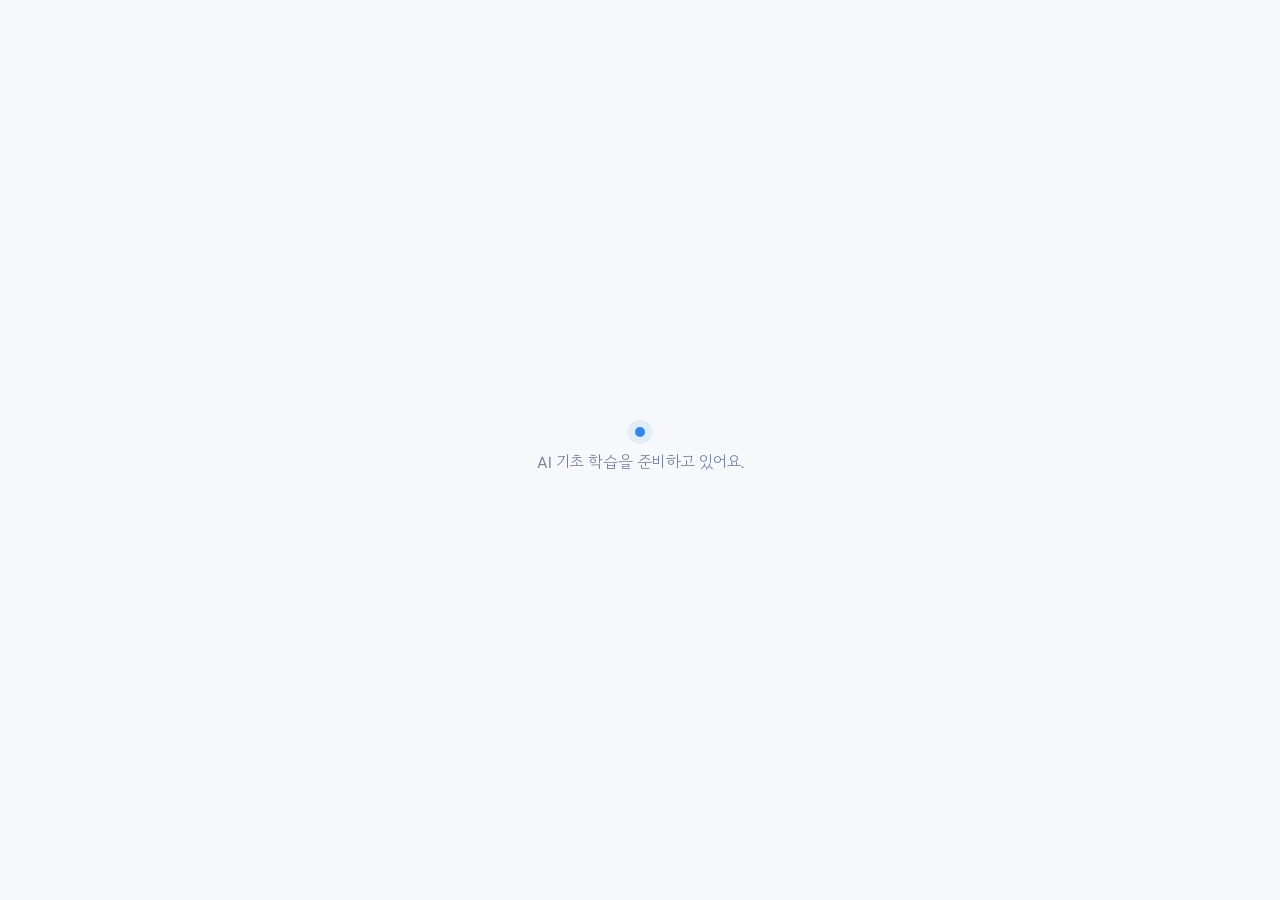
==== index.html @ 142561ff "Add modular AI foundations learning app" ====
<!doctype html>
<html lang="ko">
  <head>
    <meta charset="UTF-8" />
    <meta name="viewport" content="width=device-width, initial-scale=1.0" />
    <meta name="theme-color" content="#1769c5" />
    <meta name="description" content="AI, 머신러닝, 딥러닝의 관계와 학습 원리를 직접 살펴보는 AIN AI 기초 학습 공간입니다." />
    <title>AI 기초 | AIN</title>
    <link rel="preconnect" href="https://fonts.googleapis.com" />
    <link rel="preconnect" href="https://fonts.gstatic.com" crossorigin />
    <link href="https://fonts.googleapis.com/css2?family=DM+Sans:wght@400;500;600;700;800&family=Gowun+Dodum&family=Manrope:wght@400;500;600;700;800&display=swap" rel="stylesheet" />
    <link rel="stylesheet" href="./src/styles/main.css" />
  </head>
  <body>
    <div id="app" aria-live="polite">
      <div class="loading-state"><span class="loading-dot"></span> AI 기초 학습을 준비하고 있어요.</div>
    </div>
    <script type="module" src="./src/app.js"></script>
  </body>
</html>
---- src/styles/main.css ----
:root {
  font-family: 'DM Sans', 'Gowun Dodum', sans-serif;
  color: #202b3d;
  background: #f6f8fc;
  font-synthesis: none;
  text-rendering: optimizeLegibility;
  -webkit-font-smoothing: antialiased;
  --blue: #1769c5;
  --blue-bright: #3485e8;
  --ink: #202b3d;
  --muted: #7f8da2;
  --line: #e7edf5;
  --card: #fff;
  --soft-blue: #eef5ff;
  --shadow: 0 12px 34px #233d5c0b;
}

* { box-sizing: border-box; }
html { scroll-behavior: smooth; scroll-padding-top: 28px; }
body { min-width: 360px; min-height: 100vh; margin: 0; }
button, input { font: inherit; }
button, a { -webkit-tap-highlight-color: transparent; }
a { color: inherit; text-decoration: none; }
button:focus-visible, a:focus-visible, input:focus-visible { outline: 3px solid #80b6ff; outline-offset: 3px; }
[hidden] { display: none !important; }

.loading-state, .not-found { min-height: 100vh; display: grid; align-content: center; justify-items: center; gap: 12px; padding: 32px; text-align: center; }
.loading-state { color: #71829a; }
.loading-dot { width: 10px; height: 10px; border-radius: 50%; background: var(--blue-bright); box-shadow: 0 0 0 7px #3485e81a; }
.not-found h1 { max-width: 680px; margin: 0; font: 700 clamp(28px, 5vw, 44px) 'Gowun Dodum', sans-serif; letter-spacing: -.045em; }
.not-found p { margin: 0 0 8px; color: var(--muted); }
.eyebrow { display: inline-flex; align-items: center; gap: 9px; color: #9aacbf; font: 700 10px Manrope, sans-serif; letter-spacing: .12em; }
.button { min-height: 46px; display: inline-flex; align-items: center; justify-content: center; gap: 12px; padding: 0 19px; border: 0; border-radius: 11px; cursor: pointer; font-weight: 700; transition: transform .18s, box-shadow .18s, background .18s; }
.button:hover { transform: translateY(-2px); }
.button-primary { color: #fff; background: var(--blue); box-shadow: 0 8px 20px #1769c52e; }
.button-primary:hover { background: #0c5bb5; box-shadow: 0 11px 24px #1769c536; }
.button-secondary { color: #276dc0; background: #eef5ff; }
.button-secondary:hover { background: #e2efff; }

@media (prefers-reduced-motion: reduce) {
  *, *::before, *::after { scroll-behavior: auto !important; transition: none !important; animation-duration: .01ms !important; }
}
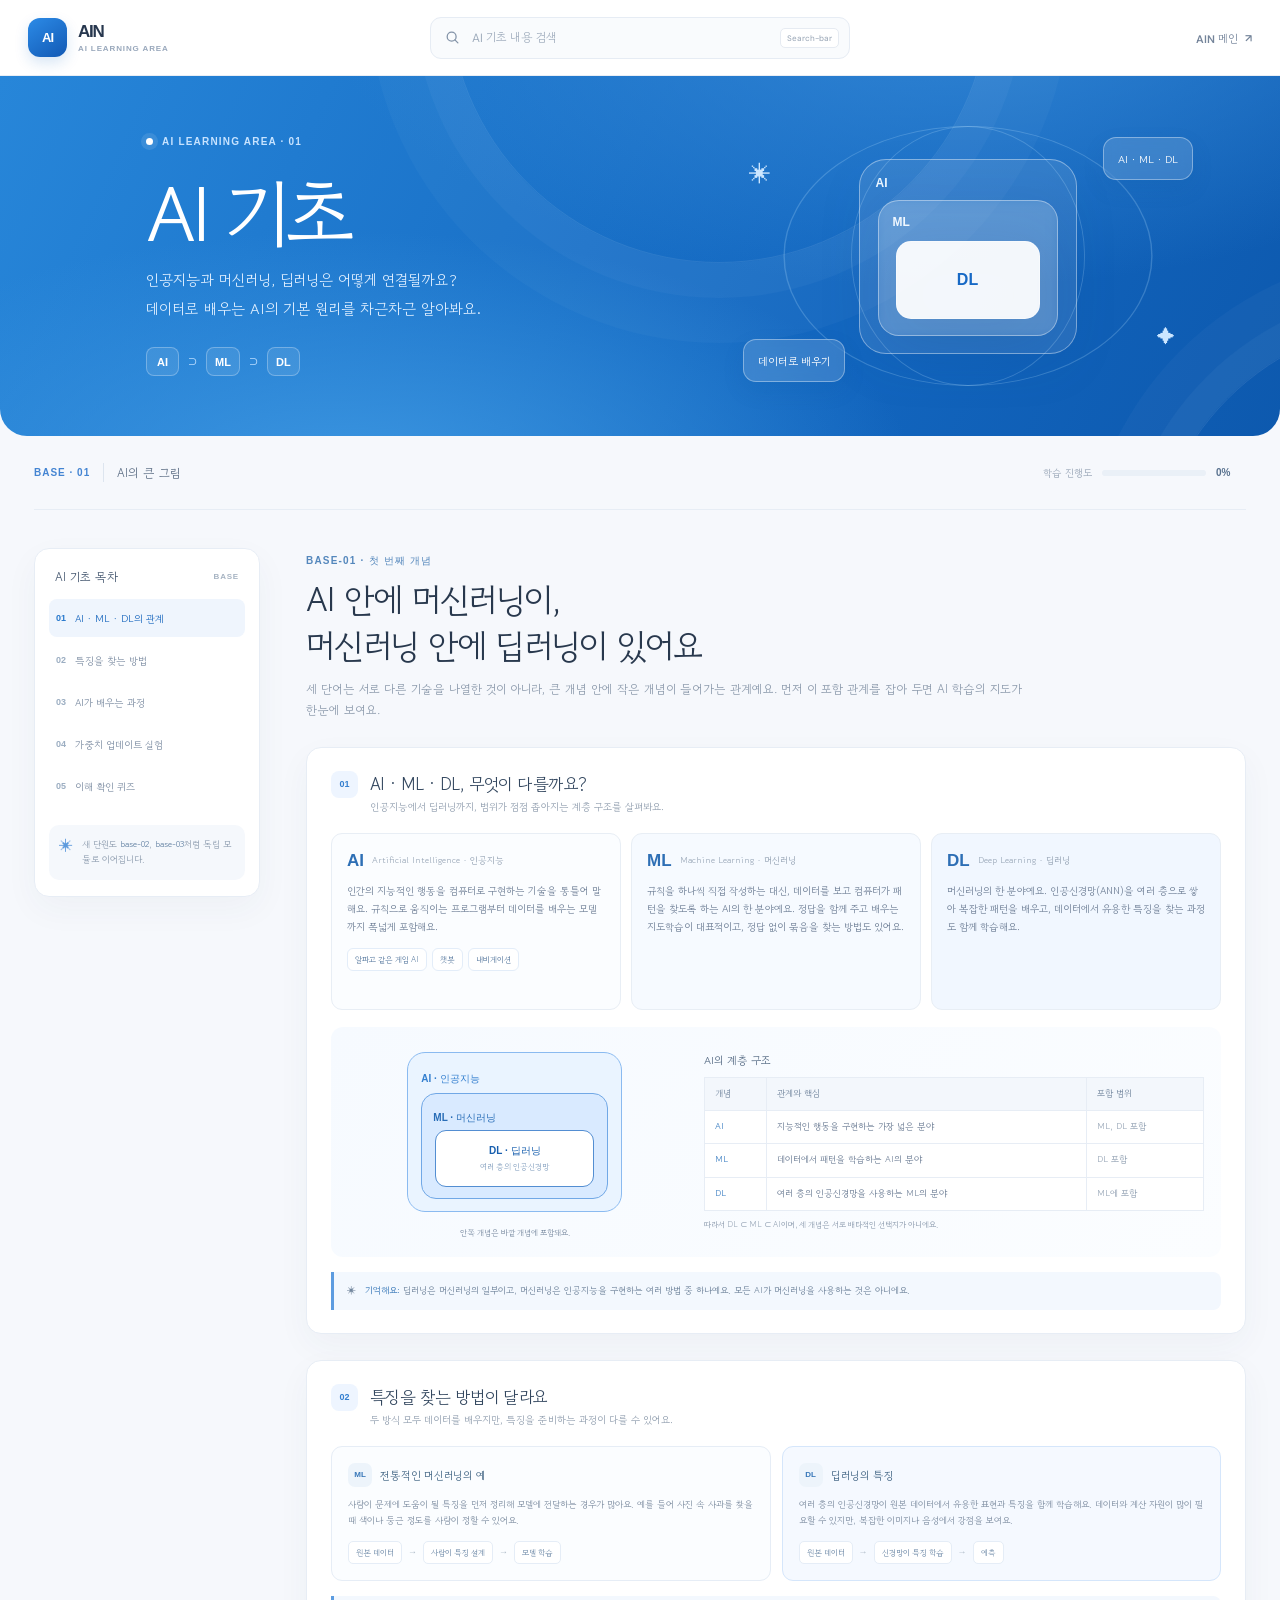
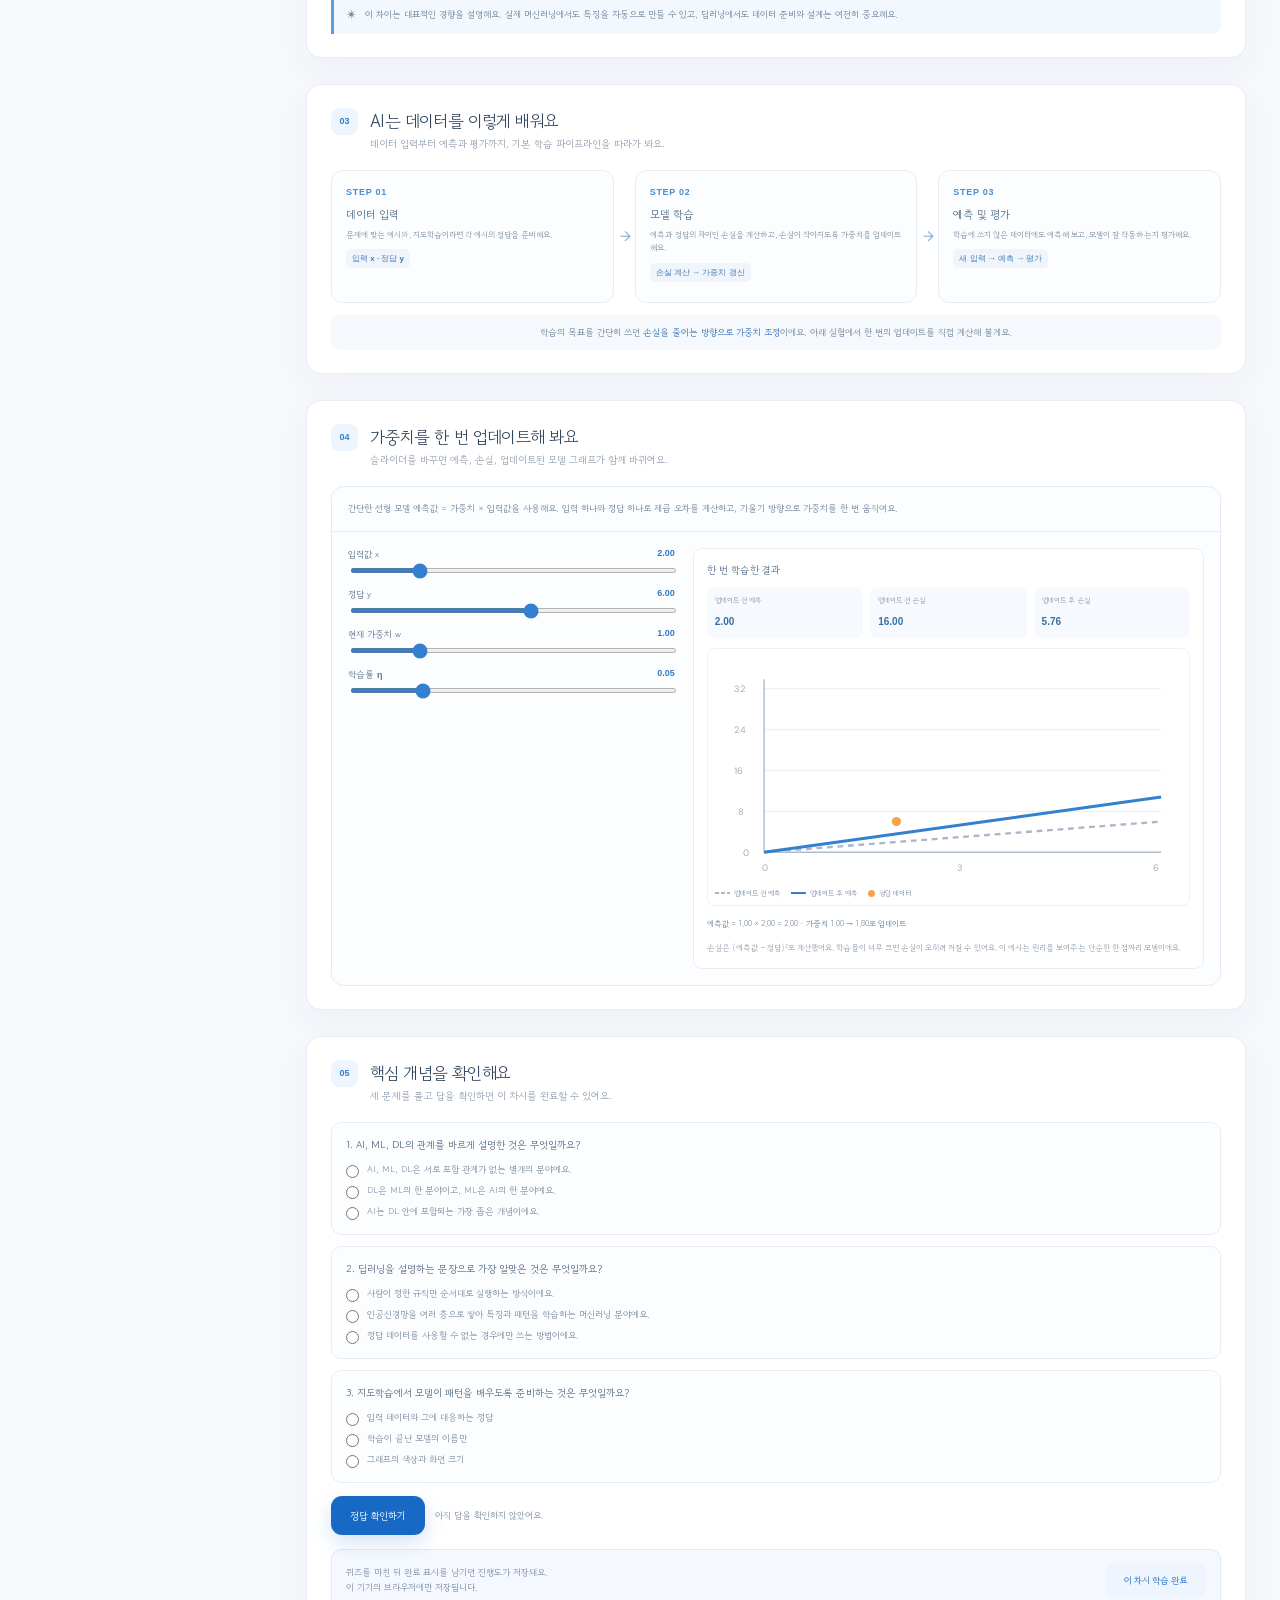
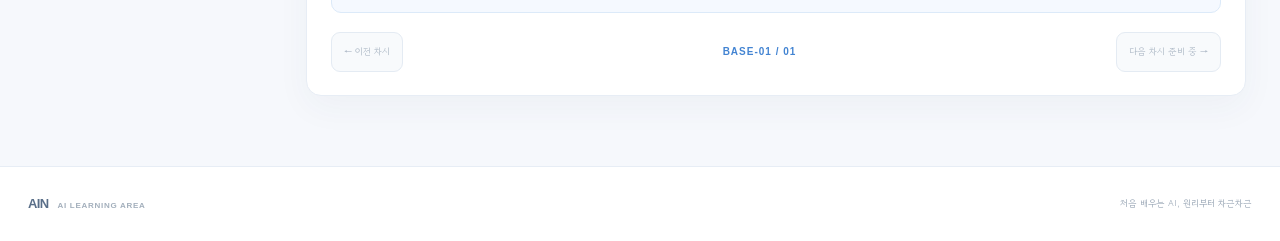
==== commit c64207b2: "Load base styles from static page" ====
--- a/index.html
+++ b/index.html
@@ -10,6 +10,7 @@
     <link rel="preconnect" href="https://fonts.gstatic.com" crossorigin />
     <link href="https://fonts.googleapis.com/css2?family=DM+Sans:wght@400;500;600;700;800&family=Gowun+Dodum&family=Manrope:wght@400;500;600;700;800&display=swap" rel="stylesheet" />
     <link rel="stylesheet" href="./src/styles/main.css" />
+    <link rel="stylesheet" href="./src/modules/base/base.css" />
   </head>
   <body>
     <div id="app" aria-live="polite">
--- a/src/modules/base/base.css
+++ b/src/modules/base/base.css
@@ -0,0 +1,289 @@
+.learning-app { min-height: 100vh; }
+.topbar { height: 76px; display: grid; grid-template-columns: 1fr minmax(260px, 420px) 1fr; align-items: center; gap: 26px; padding: 0 max(28px, calc((100vw - 1360px) / 2)); border-bottom: 1px solid #e9eef5; background: #fff; }
+.brand { width: fit-content; display: flex; align-items: center; gap: 11px; }
+.brand-mark { width: 39px; height: 39px; display: grid; place-items: center; border-radius: 12px; background: linear-gradient(145deg, #2c8be7, #1259b4); color: #fff; font: 800 13px Manrope, sans-serif; letter-spacing: -.07em; box-shadow: 0 6px 14px #1769c52b; }
+.brand-name { display: grid; gap: 2px; }
+.brand-name strong { color: #27374e; font: 800 17px Manrope, sans-serif; letter-spacing: -.07em; }
+.brand-name small { color: #99a8bc; font: 700 8px Manrope, sans-serif; letter-spacing: .11em; }
+.search-wrap { height: 42px; display: flex; align-items: center; gap: 9px; padding: 0 10px 0 13px; border: 1px solid #e6ecf4; border-radius: 11px; background: #f9fbfd; color: #8393a8; }
+.search-wrap svg { width: 17px; height: 17px; flex: 0 0 17px; fill: none; stroke: currentColor; stroke-linecap: round; stroke-width: 1.8; }
+.search-wrap input { width: 100%; min-width: 0; border: 0; outline: 0; background: transparent; color: var(--ink); font-size: 12px; }
+.search-wrap input::placeholder { color: #a0adbd; }
+.search-wrap input:focus-visible { outline: 0; }
+.search-wrap:focus-within { border-color: #9fc7f7; box-shadow: 0 0 0 3px #3485e812; }
+.search-wrap kbd { flex: 0 0 auto; padding: 4px 6px; border: 1px solid #e6ebf2; border-radius: 5px; background: #fff; color: #a1adbc; font: 500 8px 'DM Sans', sans-serif; }
+.home-link { justify-self: end; display: inline-flex; align-items: center; gap: 7px; color: #74849a; font-size: 11px; font-weight: 600; transition: color .16s; }
+.home-link:hover { color: var(--blue); }
+.course-hero { position: relative; min-height: 360px; display: grid; grid-template-columns: minmax(0, 1.1fr) minmax(340px, .9fr); align-items: center; gap: 28px; overflow: hidden; padding: 49px max(52px, calc((100vw - 1240px) / 2)); border-radius: 0 0 27px 27px; background: radial-gradient(ellipse at 27% 110%, #3b95e0 0, transparent 43%), radial-gradient(ellipse at 74% -23%, #3286d5 0, transparent 47%), linear-gradient(115deg, #2786d9, #1265be 69%, #0d59ae); color: #fff; }
+.course-hero::before, .course-hero::after { position: absolute; width: 540px; height: 540px; border: 1px solid #ffffff17; border-radius: 50%; content: ''; pointer-events: none; }
+.course-hero::before { top: -355px; left: 35%; box-shadow: 0 0 0 35px #ffffff08, 0 0 0 80px #ffffff07; }
+.course-hero::after { right: -410px; bottom: -425px; box-shadow: 0 0 0 30px #ffffff09, 0 0 0 67px #ffffff07; }
+.course-hero-copy { position: relative; z-index: 1; max-width: 650px; }
+.hero-eyebrow { display: flex; align-items: center; gap: 9px; color: #c7e3ff; font: 700 10px Manrope, sans-serif; letter-spacing: .12em; }
+.hero-eyebrow > span { width: 7px; height: 7px; border-radius: 50%; background: #fff; box-shadow: 0 0 0 5px #ffffff1b; }
+.course-hero h1 { margin: 26px 0 12px; font: 700 clamp(52px, 6.2vw, 78px) 'Gowun Dodum', sans-serif; letter-spacing: -.07em; line-height: 1.05; }
+.course-hero p { margin: 0; color: #e0efff; font: 400 15px/1.9 'Gowun Dodum', sans-serif; }
+.hero-tags { display: flex; align-items: center; gap: 9px; margin-top: 24px; color: #bbddff; font: 700 11px Manrope, sans-serif; }
+.hero-tags span:not([aria-hidden]) { display: inline-grid; min-width: 33px; height: 29px; place-items: center; padding: 0 8px; border: 1px solid #ffffff45; border-radius: 8px; background: #ffffff18; color: #fff; }
+.hero-illustration { position: relative; z-index: 1; width: min(100%, 450px); height: 260px; justify-self: center; display: grid; place-items: center; }
+.hero-orbit { position: absolute; width: 260px; height: 260px; border: 1px solid #b9dfff3d; border-radius: 50%; }
+.orbit-one { transform: scaleX(1.42); }
+.orbit-two { transform: scaleX(.9) rotate(62deg); }
+.concept-stack { position: relative; width: 218px; height: 195px; filter: drop-shadow(0 16px 26px #063e7f33); }
+.stack-ai, .stack-ml, .stack-dl { position: absolute; display: grid; justify-items: start; border: 1px solid #ffffff65; backdrop-filter: blur(7px); }
+.stack-ai { inset: 0; padding: 16px; border-radius: 27px; background: #ffffff18; color: #eaf5ff; font: 700 12px Manrope, sans-serif; }
+.stack-ml { inset: 40px 18px 17px; padding: 14px; border-radius: 21px; background: #ffffff23; color: #f0f8ff; }
+.stack-dl { inset: 40px 17px 16px; align-content: center; justify-items: center; border-radius: 15px; background: #ffffffed; color: #1769c5; font-size: 16px; }
+.hero-float { position: absolute; display: inline-flex; align-items: center; min-height: 43px; padding: 0 14px; border: 1px solid #ffffff5c; border-radius: 13px; background: #ffffff25; color: #fff; font: 600 11px 'Gowun Dodum', sans-serif; box-shadow: 0 9px 22px #0a4f9a1c; backdrop-filter: blur(8px); }
+.float-top { top: 11px; right: 0; }
+.float-bottom { bottom: 4px; left: 0; }
+.hero-sparkle { position: absolute; color: #cce6ff; }
+.sparkle-one { top: 34px; left: 6px; font-size: 22px; }
+.sparkle-two { right: 18px; bottom: 37px; font-size: 18px; }
+
+.course-overview { max-width: 1240px; min-height: 74px; display: flex; align-items: center; justify-content: space-between; gap: 22px; margin: 0 auto; padding: 12px 0; border-bottom: 1px solid #e7edf5; }
+.overview-title { display: flex; align-items: center; gap: 13px; color: #586a81; font: 600 12px 'Gowun Dodum', sans-serif; }
+.unit-code { color: #4384d2; font: 800 10px Manrope, sans-serif; letter-spacing: .1em; }
+.overview-divider { width: 1px; height: 19px; background: #dde5ef; }
+.progress-summary { display: flex; align-items: center; gap: 10px; color: #9aa7b8; font-size: 10px; }
+.progress-track { width: 104px; height: 6px; overflow: hidden; border-radius: 99px; background: #eaf0f7; }
+.progress-track > span { height: 100%; display: block; border-radius: inherit; background: linear-gradient(90deg, #4698eb, #1769c5); transition: width .3s ease; }
+.progress-summary strong { min-width: 30px; color: #58718e; font: 700 10px Manrope, sans-serif; }
+
+.course-layout { max-width: 1240px; display: grid; grid-template-columns: 226px minmax(0, 1fr); align-items: start; gap: 46px; margin: 0 auto; padding: 38px 0 70px; }
+.course-sidebar { position: sticky; top: 24px; padding: 19px 14px 16px; border: 1px solid var(--line); border-radius: 15px; background: #fff; box-shadow: var(--shadow); }
+.sidebar-heading { display: flex; align-items: center; justify-content: space-between; padding: 0 6px 14px; color: #40536c; font: 700 12px 'Gowun Dodum', sans-serif; }
+.sidebar-heading small { color: #a6b3c2; font: 700 8px Manrope, sans-serif; letter-spacing: .1em; }
+.lesson-nav { display: grid; gap: 4px; }
+.lesson-nav a { min-height: 38px; display: flex; align-items: center; gap: 9px; padding: 6px 7px; border-radius: 8px; color: #8090a5; font: 400 10px 'Gowun Dodum', sans-serif; transition: background .16s, color .16s; }
+.lesson-nav a:hover, .lesson-nav a:focus-visible { background: #f1f6fd; color: #226dc0; }
+.nav-number { color: #9caec2; font: 700 9px Manrope, sans-serif; }
+.lesson-nav a[href="#concepts"] { background: #eff5fd; color: #216cc0; font-weight: 700; }
+.lesson-nav a[href="#concepts"] .nav-number { color: #2879cd; }
+.sidebar-note { display: flex; gap: 9px; margin-top: 20px; padding: 12px 10px; border-radius: 10px; background: #f5f8fc; }
+.note-icon { color: #5c9add; font-size: 14px; }
+.sidebar-note p { margin: 0; color: #92a0b2; font: 400 9px/1.7 'Gowun Dodum', sans-serif; }
+.sidebar-note strong { color: #5d7d9f; }
+.lesson-content { min-width: 0; }
+.lesson-heading { margin: 0 0 25px; }
+.lesson-heading .eyebrow { margin-bottom: 9px; color: #5487bc; }
+.lesson-heading h2 { margin: 0; color: #28384d; font: 700 clamp(25px, 3vw, 34px)/1.35 'Gowun Dodum', sans-serif; letter-spacing: -.05em; }
+.lesson-heading p { max-width: 720px; margin: 9px 0 0; color: #8a98aa; font: 400 12px/1.8 'Gowun Dodum', sans-serif; }
+.lesson-section { margin-top: 26px; padding: 23px 24px; border: 1px solid var(--line); border-radius: 15px; background: #fff; box-shadow: var(--shadow); }
+.section-title-row { display: flex; align-items: start; gap: 12px; margin-bottom: 17px; }
+.section-index { flex: 0 0 auto; display: grid; width: 27px; height: 27px; place-items: center; border-radius: 8px; background: #eef5ff; color: #347fcf; font: 800 9px Manrope, sans-serif; }
+.section-title-row h3 { margin: 0; color: #33475f; font: 700 17px/1.5 'Gowun Dodum', sans-serif; letter-spacing: -.035em; }
+.section-title-row p { margin: 3px 0 0; color: #94a1b1; font: 400 10px/1.65 'Gowun Dodum', sans-serif; }
+.definition-grid { display: grid; grid-template-columns: repeat(3, minmax(0, 1fr)); gap: 10px; }
+.definition-card { min-height: 177px; padding: 17px 15px; border: 1px solid #e8eef5; border-radius: 11px; background: #fbfdff; }
+.definition-card:nth-child(2) { background: #f6faff; }
+.definition-card:nth-child(3) { background: #f1f7ff; }
+.concept-label { display: flex; align-items: center; gap: 8px; margin-bottom: 11px; }
+.concept-label strong { color: #2e6fb5; font: 800 17px Manrope, sans-serif; }
+.concept-label span { color: #96a4b5; font: 600 9px 'Gowun Dodum', sans-serif; }
+.definition-card p { margin: 0; color: #718198; font: 400 10px/1.8 'Gowun Dodum', sans-serif; }
+.example-chips { display: flex; flex-wrap: wrap; gap: 5px; margin-top: 12px; }
+.example-chips span { padding: 5px 7px; border: 1px solid #e3edf9; border-radius: 6px; background: #fff; color: #6483a6; font: 500 8px 'Gowun Dodum', sans-serif; }
+.hierarchy-panel { display: grid; grid-template-columns: minmax(190px, .8fr) minmax(0, 1.2fr); align-items: center; gap: 22px; margin-top: 17px; padding: 17px; border-radius: 12px; background: linear-gradient(135deg, #f6faff, #fbfdff); }
+.hierarchy-visual { min-height: 176px; display: grid; place-items: center; }
+.hierarchy-ai { width: min(100%, 215px); height: 160px; position: relative; padding: 13px; border: 1px solid #8abaf0; border-radius: 18px; background: #eaf4ff; }
+.hierarchy-ai > strong, .hierarchy-ml > strong, .hierarchy-dl > strong { font: 800 10px Manrope, sans-serif; }
+.hierarchy-ai > strong { color: #347fcf; }
+.hierarchy-ml { position: absolute; inset: 40px 13px 12px; padding: 11px; border: 1px solid #71a8e6; border-radius: 15px; background: #d9eaff; }
+.hierarchy-ml > strong { color: #286db7; }
+.hierarchy-dl { position: absolute; inset: 36px 13px 11px; display: grid; align-content: center; justify-items: center; border: 1px solid #538ed2; border-radius: 11px; background: #fff; color: #185fae; }
+.hierarchy-dl small { margin-top: 3px; color: #90a9c5; font: 400 8px 'Gowun Dodum', sans-serif; }
+.hierarchy-caption { margin: 7px 0 0; color: #8393a8; font: 400 8px/1.6 'Gowun Dodum', sans-serif; text-align: center; }
+.hierarchy-table-wrap { min-width: 0; }
+.hierarchy-table-wrap h4 { margin: 0 0 9px; color: #586d86; font: 700 11px 'Gowun Dodum', sans-serif; }
+.hierarchy-table { width: 100%; border-collapse: collapse; background: #fff; font: 400 9px/1.6 'Gowun Dodum', sans-serif; }
+.hierarchy-table th, .hierarchy-table td { padding: 9px 10px; border: 1px solid #e7edf5; text-align: left; vertical-align: top; }
+.hierarchy-table th { background: #f3f7fc; color: #788ba2; font-weight: 700; }
+.hierarchy-table td { color: #718198; }
+.hierarchy-table td:first-child { color: #3278bf; font-weight: 700; white-space: nowrap; }
+.hierarchy-table td:last-child { color: #91a0b2; }
+.table-note { margin: 8px 0 0; color: #94a2b4; font: 400 8px/1.6 'Gowun Dodum', sans-serif; }
+.callout { display: flex; gap: 9px; margin-top: 15px; padding: 11px 13px; border-left: 3px solid #5d9ce0; border-radius: 0 8px 8px 0; background: #f3f8fe; color: #72869d; font: 400 9px/1.75 'Gowun Dodum', sans-serif; }
+.callout strong { color: #3978b8; }
+
+.feature-compare { display: grid; grid-template-columns: 1fr 1fr; gap: 11px; }
+.feature-card { padding: 16px; border: 1px solid #e6edf6; border-radius: 11px; background: #fbfdff; }
+.feature-card.deep { border-color: #d5e6fb; background: #f5f9ff; }
+.feature-card h4 { display: flex; align-items: center; gap: 8px; margin: 0 0 10px; color: #436685; font: 700 11px 'Gowun Dodum', sans-serif; }
+.feature-card h4 span { display: grid; width: 24px; height: 24px; place-items: center; border-radius: 7px; background: #edf4fb; color: #3978b9; font: 800 8px Manrope, sans-serif; }
+.feature-card p { margin: 0; color: #8392a5; font: 400 9px/1.8 'Gowun Dodum', sans-serif; }
+.feature-flow { display: flex; align-items: center; gap: 6px; margin-top: 12px; color: #7892ae; font: 600 8px 'Gowun Dodum', sans-serif; }
+.feature-flow span { padding: 5px 7px; border: 1px solid #e5edf7; border-radius: 5px; background: #fff; }
+.feature-flow b { color: #aab7c5; font: 700 9px Manrope, sans-serif; }
+.pipeline { display: grid; grid-template-columns: repeat(3, minmax(0, 1fr)); align-items: stretch; gap: 21px; }
+.pipeline-step { position: relative; min-height: 133px; padding: 16px 14px; border: 1px solid #e6edf5; border-radius: 11px; background: #fbfdff; }
+.pipeline-step:not(:last-child)::after { position: absolute; top: 50%; right: -18px; color: #82a9d2; font-size: 14px; content: '→'; transform: translateY(-50%); }
+.pipeline-step > span { display: block; margin-bottom: 9px; color: #4a8dd2; font: 800 9px Manrope, sans-serif; letter-spacing: .08em; }
+.pipeline-step h4 { margin: 0 0 6px; color: #536b84; font: 700 11px 'Gowun Dodum', sans-serif; }
+.pipeline-step p { margin: 0; color: #8998aa; font: 400 8px/1.7 'Gowun Dodum', sans-serif; }
+.pipeline-step code { display: inline-block; margin-top: 8px; padding: 4px 6px; border-radius: 5px; background: #f0f5fb; color: #477cb3; font: 600 8px Manrope, sans-serif; }
+.formula-strip { margin-top: 12px; padding: 10px 12px; border-radius: 8px; background: #f5f8fc; color: #77889d; font: 400 9px/1.7 'Gowun Dodum', sans-serif; text-align: center; }
+.formula-strip strong { color: #3876b6; }
+
+.experiment-card { overflow: hidden; border: 1px solid #e2ebf6; border-radius: 12px; background: #fbfdff; }
+.experiment-intro { margin: 0; padding: 14px 16px; border-bottom: 1px solid #e7edf5; color: #77899f; font: 400 9px/1.8 'Gowun Dodum', sans-serif; }
+.experiment-body { display: grid; grid-template-columns: minmax(190px, .78fr) minmax(0, 1.22fr); gap: 18px; padding: 16px; }
+.controls-panel { display: grid; align-content: start; gap: 13px; }
+.control-row { display: grid; grid-template-columns: 1fr auto; gap: 5px 10px; }
+.control-row label { color: #657990; font: 600 9px 'Gowun Dodum', sans-serif; }
+.control-row output { color: #347bbf; font: 700 9px Manrope, sans-serif; }
+.control-row input[type="range"] { grid-column: 1 / -1; width: 100%; height: 5px; accent-color: #347fcf; cursor: pointer; }
+.result-panel { min-width: 0; padding: 13px; border: 1px solid #e9eef5; border-radius: 9px; background: #fff; }
+.result-panel h4 { margin: 0 0 10px; color: #596f88; font: 700 10px 'Gowun Dodum', sans-serif; }
+.result-metrics { display: grid; grid-template-columns: repeat(3, minmax(0, 1fr)); gap: 7px; }
+.metric { min-width: 0; padding: 8px; border-radius: 7px; background: #f6f9fd; }
+.metric span { display: block; margin-bottom: 4px; color: #96a4b5; font: 400 7px 'Gowun Dodum', sans-serif; }
+.metric strong { color: #3a6f9f; font: 700 10px Manrope, sans-serif; }
+.chart-wrap { margin-top: 10px; padding: 7px; border: 1px solid #eef2f7; border-radius: 8px; background: #fff; }
+.learning-chart { width: 100%; height: auto; display: block; overflow: visible; }
+.chart-grid { stroke: #edf1f6; stroke-width: 1; }
+.chart-axis { stroke: #aebdce; stroke-width: 1.2; }
+.chart-label { fill: #a0adbb; font: 8px 'DM Sans', sans-serif; }
+.chart-line-before { fill: none; stroke: #a9b7c8; stroke-width: 2; stroke-dasharray: 5 4; }
+.chart-line-after { fill: none; stroke: #347fcf; stroke-width: 2.5; }
+.chart-target { fill: #f2a54a; stroke: #fff; stroke-width: 2; }
+.chart-legend { display: flex; flex-wrap: wrap; gap: 10px; margin-top: 5px; color: #8b9bae; font: 400 7px 'Gowun Dodum', sans-serif; }
+.legend-line { width: 15px; height: 2px; display: inline-block; margin: 0 4px 2px 0; background: #347fcf; vertical-align: middle; }
+.legend-line.before { background: repeating-linear-gradient(90deg, #a9b7c8 0 4px, transparent 4px 6px); }
+.legend-point { width: 7px; height: 7px; display: inline-block; margin: 0 4px 0 0; border-radius: 50%; background: #f2a54a; vertical-align: middle; }
+.experiment-equation { margin: 11px 0 0; color: #788ba1; font: 400 8px/1.8 'Gowun Dodum', sans-serif; }
+.experiment-equation code { color: #3e78b1; font: 600 8px Manrope, sans-serif; }
+.experiment-note { margin: 10px 0 0; color: #9aa7b6; font: 400 8px/1.7 'Gowun Dodum', sans-serif; }
+
+.quiz-list { display: grid; gap: 11px; }
+.quiz-question { min-width: 0; margin: 0; padding: 14px; border: 1px solid #e8edf4; border-radius: 10px; background: #fcfdff; }
+.visually-hidden { position: absolute; width: 1px; height: 1px; overflow: hidden; clip: rect(0, 0, 0, 0); white-space: nowrap; clip-path: inset(50%); }
+.quiz-question h4 { margin: 0 0 10px; color: #566c84; font: 700 10px/1.6 'Gowun Dodum', sans-serif; }
+.quiz-options { display: grid; gap: 6px; }
+.quiz-option { display: flex; align-items: start; gap: 8px; color: #8190a3; font: 400 9px/1.6 'Gowun Dodum', sans-serif; cursor: pointer; }
+.quiz-option input { margin: 2px 0 0; accent-color: #347fcf; }
+.quiz-feedback { display: none; margin: 9px 0 0; padding: 8px 9px; border-radius: 6px; color: #71859c; font: 400 8px/1.65 'Gowun Dodum', sans-serif; }
+.quiz-question.is-correct .quiz-feedback, .quiz-question.is-incorrect .quiz-feedback { display: block; }
+.quiz-question.is-correct .quiz-feedback { background: #eef8f2; color: #478464; }
+.quiz-question.is-incorrect .quiz-feedback { background: #fff5ed; color: #a7764c; }
+.quiz-actions { display: flex; flex-wrap: wrap; align-items: center; gap: 10px; margin-top: 13px; }
+.quiz-actions .button { min-height: 39px; font-size: 10px; }
+.quiz-result { color: #8292a6; font: 600 9px 'Gowun Dodum', sans-serif; }
+.completion-row { display: flex; align-items: center; justify-content: space-between; gap: 15px; margin-top: 14px; padding: 13px 14px; border: 1px solid #dceaf9; border-radius: 10px; background: #f5f9ff; }
+.completion-row p { margin: 0; color: #8393a7; font: 400 9px/1.6 'Gowun Dodum', sans-serif; }
+.completion-row .button { min-height: 36px; flex: 0 0 auto; font-size: 9px; }
+.lesson-pagination { display: flex; align-items: center; justify-content: space-between; gap: 10px; margin-top: 19px; }
+.pagination-link { min-height: 40px; display: inline-flex; align-items: center; gap: 8px; padding: 0 12px; border: 1px solid #e4ebf3; border-radius: 9px; background: #fff; color: #73869d; font: 600 9px 'Gowun Dodum', sans-serif; }
+.pagination-link[aria-disabled="true"] { color: #b0bbc8; background: #f8fafc; cursor: not-allowed; }
+.search-empty { max-width: 1240px; margin: -45px auto 50px; padding: 20px; color: #91a0b2; text-align: center; }
+.search-empty strong, .search-empty span { display: block; }
+.search-empty strong { margin-bottom: 5px; color: #687d95; font: 700 13px 'Gowun Dodum', sans-serif; }
+.search-empty span { font-size: 10px; }
+.site-footer { min-height: 75px; display: flex; align-items: center; justify-content: space-between; gap: 15px; padding: 16px max(28px, calc((100vw - 1240px) / 2)); border-top: 1px solid #e7edf5; background: #fff; color: #9aa7b6; font: 400 9px 'Gowun Dodum', sans-serif; }
+.footer-brand { display: flex; align-items: baseline; gap: 9px; color: #596e88; font: 800 13px Manrope, sans-serif; letter-spacing: -.05em; }
+.footer-brand span { color: #a3afbc; font: 700 8px Manrope, sans-serif; letter-spacing: .09em; }
+
+@media (max-width: 1320px) {
+  .course-overview, .course-layout { margin-right: 34px; margin-left: 34px; }
+  .course-hero { padding-right: 56px; padding-left: 56px; }
+  .course-hero-copy { padding-left: max(0px, calc((100vw - 1100px) / 2)); }
+}
+@media (max-width: 900px) {
+  .topbar { grid-template-columns: 1fr minmax(220px, 360px) auto; gap: 14px; padding: 0 22px; }
+  .home-link { font-size: 0; }
+  .home-link span { font-size: 15px; }
+  .course-hero { min-height: 340px; grid-template-columns: minmax(0, 1fr) minmax(260px, .8fr); padding: 44px 34px; }
+  .course-hero-copy { padding-left: 0; }
+  .course-hero h1 { font-size: 60px; }
+  .course-hero p { font-size: 13px; }
+  .hero-illustration { transform: scale(.88); }
+  .course-overview, .course-layout { margin-right: 24px; margin-left: 24px; }
+  .course-layout { grid-template-columns: 190px minmax(0, 1fr); gap: 24px; }
+  .course-sidebar { padding: 15px 10px; }
+  .lesson-nav a { font-size: 9px; }
+  .lesson-section { padding: 20px 18px; }
+  .hierarchy-panel { grid-template-columns: minmax(150px, .7fr) minmax(0, 1.3fr); gap: 13px; padding: 13px; }
+  .hierarchy-table th, .hierarchy-table td { padding: 7px; }
+}
+@media (max-width: 680px) {
+  body { min-width: 320px; }
+  .topbar { height: 63px; grid-template-columns: auto minmax(0, 1fr) auto; gap: 10px; padding: 0 15px; }
+  .brand { gap: 7px; }
+  .brand-mark { width: 34px; height: 34px; border-radius: 10px; font-size: 11px; }
+  .brand-name strong { font-size: 14px; }
+  .brand-name small { font-size: 6px; }
+  .search-wrap { height: 36px; gap: 6px; padding: 0 8px; }
+  .search-wrap svg { width: 15px; height: 15px; flex-basis: 15px; }
+  .search-wrap input { font-size: 9px; }
+  .search-wrap kbd { display: none; }
+  .home-link { gap: 0; }
+  .course-hero { min-height: 480px; display: block; padding: 31px 23px 188px; border-radius: 0 0 20px 20px; }
+  .course-hero h1 { margin: 19px 0 10px; font-size: clamp(46px, 12vw, 62px); }
+  .course-hero p { font-size: 11px; line-height: 1.9; }
+  .desktop-break { display: none; }
+  .hero-tags { margin-top: 17px; }
+  .hero-illustration { position: absolute; right: 0; bottom: -4px; width: 245px; height: 208px; transform: scale(.85); transform-origin: bottom right; }
+  .concept-stack { width: 190px; height: 165px; }
+  .hero-orbit { width: 215px; height: 215px; }
+  .float-top { right: 0; }
+  .float-bottom { left: -7px; }
+  .course-overview { min-height: 63px; gap: 8px; margin: 0 17px; }
+  .overview-title { gap: 8px; font-size: 10px; }
+  .unit-code { font-size: 8px; }
+  .progress-summary { gap: 6px; font-size: 8px; }
+  .progress-track { width: 55px; }
+  .progress-summary strong { font-size: 8px; }
+  .course-layout { display: block; margin: 0 17px; padding: 23px 0 43px; }
+  .course-sidebar { position: static; margin-bottom: 23px; padding: 13px; }
+  .sidebar-heading { padding-bottom: 10px; }
+  .lesson-nav { grid-template-columns: 1fr 1fr; gap: 3px; }
+  .lesson-nav a { min-height: 33px; gap: 6px; padding: 5px; font-size: 8px; }
+  .nav-number { font-size: 8px; }
+  .sidebar-note { margin-top: 10px; padding: 8px; }
+  .sidebar-note p { font-size: 8px; }
+  .lesson-heading { margin-bottom: 17px; }
+  .lesson-heading h2 { font-size: 24px; }
+  .lesson-heading p { font-size: 10px; }
+  .lesson-section { margin-top: 15px; padding: 16px 13px; border-radius: 12px; }
+  .section-title-row { gap: 9px; margin-bottom: 13px; }
+  .section-index { width: 24px; height: 24px; }
+  .section-title-row h3 { font-size: 14px; }
+  .section-title-row p { font-size: 8px; }
+  .definition-grid { grid-template-columns: 1fr; gap: 7px; }
+  .definition-card { min-height: 0; padding: 12px; }
+  .concept-label { margin-bottom: 7px; }
+  .definition-card p { font-size: 9px; }
+  .example-chips { margin-top: 8px; }
+  .hierarchy-panel { grid-template-columns: 1fr; gap: 8px; margin-top: 11px; padding: 11px; }
+  .hierarchy-visual { min-height: 153px; }
+  .hierarchy-ai { width: min(100%, 205px); height: 145px; }
+  .hierarchy-table-wrap h4 { font-size: 10px; }
+  .hierarchy-table { font-size: 8px; }
+  .hierarchy-table th, .hierarchy-table td { padding: 7px 6px; }
+  .table-note, .callout { font-size: 8px; }
+  .feature-compare { grid-template-columns: 1fr; gap: 7px; }
+  .feature-card { padding: 12px; }
+  .feature-flow { flex-wrap: wrap; font-size: 7px; }
+  .pipeline { grid-template-columns: 1fr; gap: 17px; }
+  .pipeline-step { min-height: 0; padding: 13px; }
+  .pipeline-step:not(:last-child)::after { top: auto; right: 50%; bottom: -17px; transform: translateX(50%) rotate(90deg); }
+  .pipeline-step p { font-size: 8px; }
+  .experiment-body { grid-template-columns: 1fr; gap: 14px; padding: 12px; }
+  .controls-panel { grid-template-columns: 1fr 1fr; gap: 12px; }
+  .control-row label, .control-row output { font-size: 8px; }
+  .result-metrics { gap: 5px; }
+  .metric { padding: 7px 5px; }
+  .metric strong { font-size: 9px; }
+  .quiz-question { padding: 11px; }
+  .completion-row { align-items: start; flex-direction: column; }
+  .lesson-pagination { gap: 7px; }
+  .pagination-link { min-height: 36px; padding: 0 8px; font-size: 8px; }
+  .site-footer { min-height: 65px; align-items: start; flex-direction: column; justify-content: center; gap: 5px; padding: 12px 17px; }
+}
+@media (max-width: 390px) {
+  .topbar { grid-template-columns: auto minmax(0, 1fr); }
+  .home-link { display: none; }
+  .hero-illustration { right: -6px; transform: scale(.77); }
+  .progress-summary > span { display: none; }
+  .course-overview { justify-content: space-between; }
+}
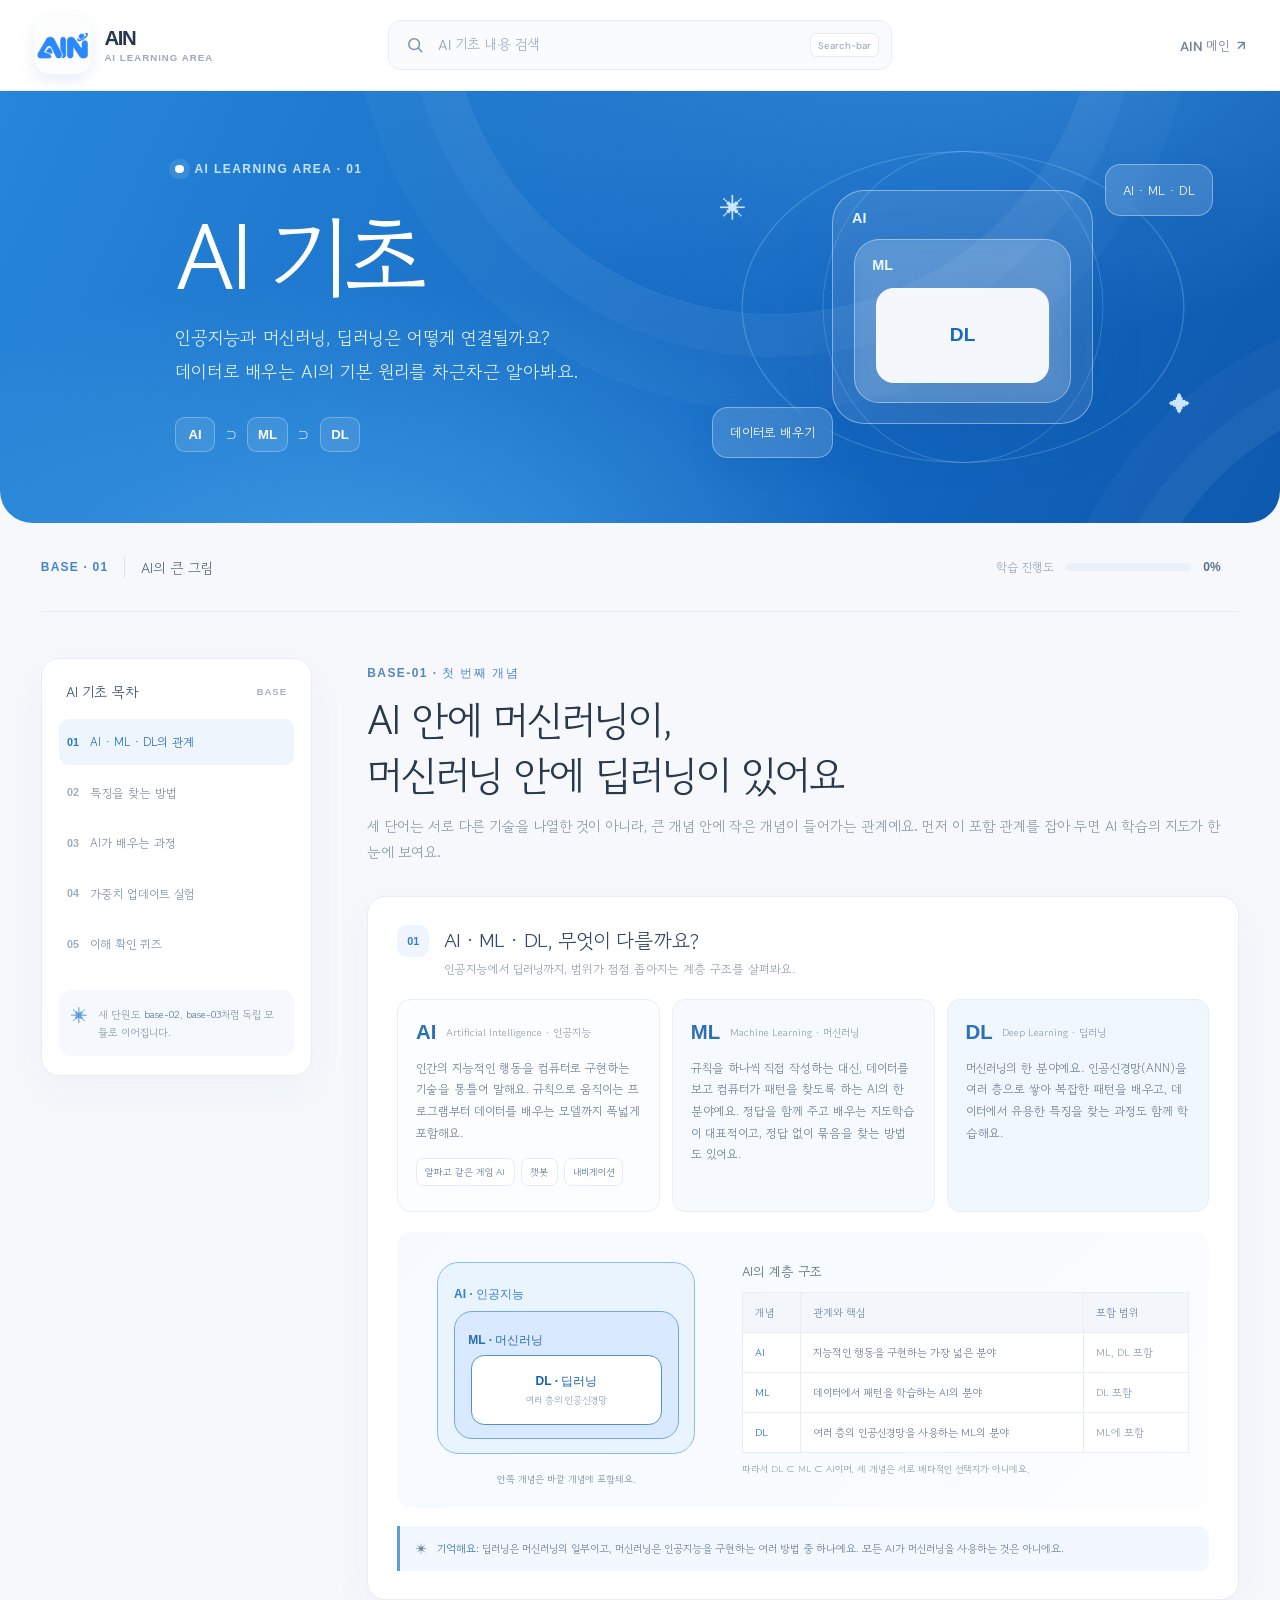
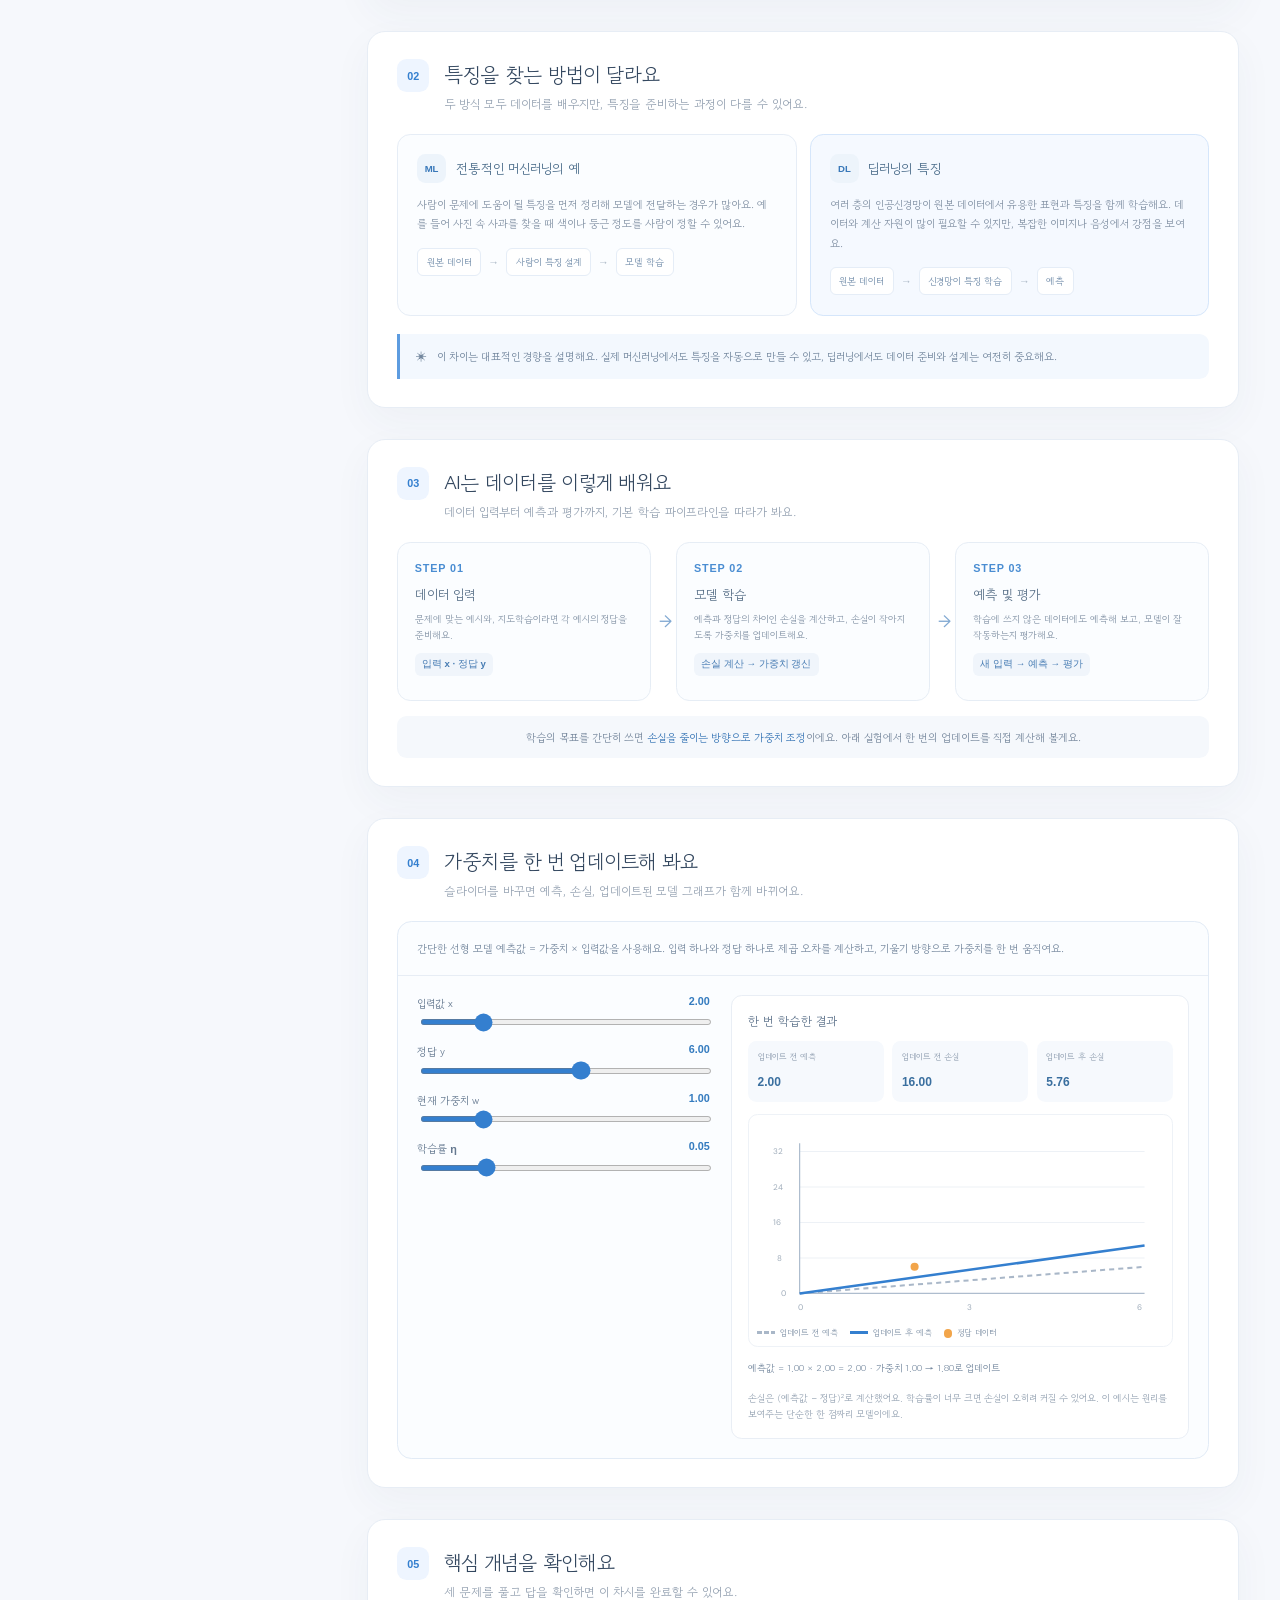
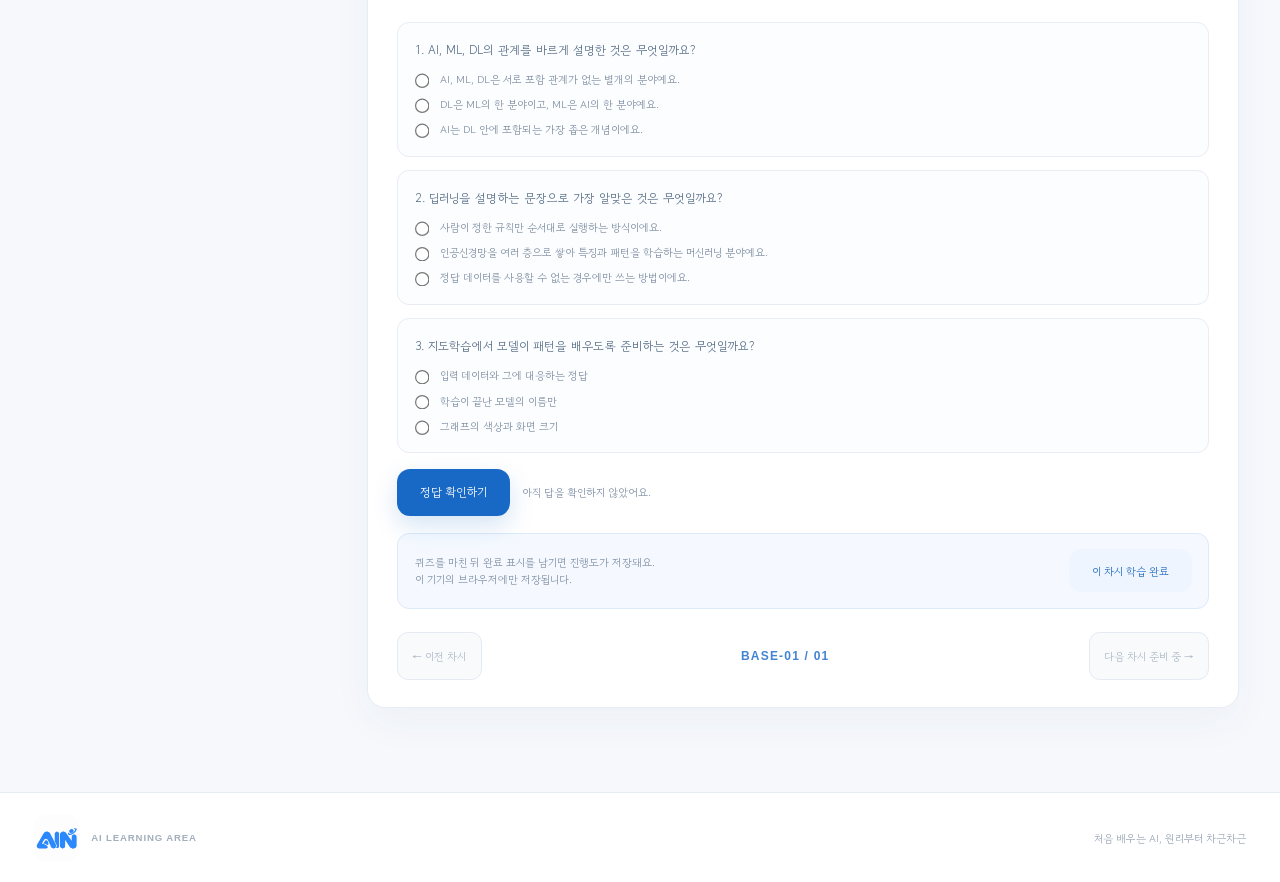
==== commit ee2b1d78: "Update AI learning area branding and layout" ====
--- a/index.html
+++ b/index.html
@@ -6,6 +6,7 @@
     <meta name="theme-color" content="#1769c5" />
     <meta name="description" content="AI, 머신러닝, 딥러닝의 관계와 학습 원리를 직접 살펴보는 AIN AI 기초 학습 공간입니다." />
     <title>AI 기초 | AIN</title>
+    <link rel="icon" type="image/png" href="./assets/ain-logo.png" />
     <link rel="preconnect" href="https://fonts.googleapis.com" />
     <link rel="preconnect" href="https://fonts.gstatic.com" crossorigin />
     <link href="https://fonts.googleapis.com/css2?family=DM+Sans:wght@400;500;600;700;800&family=Gowun+Dodum&family=Manrope:wght@400;500;600;700;800&display=swap" rel="stylesheet" />
--- a/src/modules/base/base.css
+++ b/src/modules/base/base.css
@@ -1,7 +1,7 @@
-.learning-app { min-height: 100vh; }
+.learning-app { min-height: 100vh; zoom: 1.2; }
 .topbar { height: 76px; display: grid; grid-template-columns: 1fr minmax(260px, 420px) 1fr; align-items: center; gap: 26px; padding: 0 max(28px, calc((100vw - 1360px) / 2)); border-bottom: 1px solid #e9eef5; background: #fff; }
 .brand { width: fit-content; display: flex; align-items: center; gap: 11px; }
-.brand-mark { width: 39px; height: 39px; display: grid; place-items: center; border-radius: 12px; background: linear-gradient(145deg, #2c8be7, #1259b4); color: #fff; font: 800 13px Manrope, sans-serif; letter-spacing: -.07em; box-shadow: 0 6px 14px #1769c52b; }
+.brand-logo { width: 48px; height: 48px; flex: 0 0 48px; object-fit: cover; border-radius: 13px; background: #fff; box-shadow: 0 5px 13px #1769c51c; }
 .brand-name { display: grid; gap: 2px; }
 .brand-name strong { color: #27374e; font: 800 17px Manrope, sans-serif; letter-spacing: -.07em; }
 .brand-name small { color: #99a8bc; font: 700 8px Manrope, sans-serif; letter-spacing: .11em; }
@@ -180,7 +180,8 @@
 .search-empty strong { margin-bottom: 5px; color: #687d95; font: 700 13px 'Gowun Dodum', sans-serif; }
 .search-empty span { font-size: 10px; }
 .site-footer { min-height: 75px; display: flex; align-items: center; justify-content: space-between; gap: 15px; padding: 16px max(28px, calc((100vw - 1240px) / 2)); border-top: 1px solid #e7edf5; background: #fff; color: #9aa7b6; font: 400 9px 'Gowun Dodum', sans-serif; }
-.footer-brand { display: flex; align-items: baseline; gap: 9px; color: #596e88; font: 800 13px Manrope, sans-serif; letter-spacing: -.05em; }
+.footer-brand { display: flex; align-items: center; gap: 10px; color: #596e88; font: 800 11px Manrope, sans-serif; letter-spacing: .09em; }
+.footer-brand img { width: 38px; height: 38px; object-fit: cover; border-radius: 10px; }
 .footer-brand span { color: #a3afbc; font: 700 8px Manrope, sans-serif; letter-spacing: .09em; }
 
 @media (max-width: 1320px) {
@@ -206,10 +207,10 @@
   .hierarchy-table th, .hierarchy-table td { padding: 7px; }
 }
 @media (max-width: 680px) {
-  body { min-width: 320px; }
+  body { min-width: 0; }
   .topbar { height: 63px; grid-template-columns: auto minmax(0, 1fr) auto; gap: 10px; padding: 0 15px; }
   .brand { gap: 7px; }
-  .brand-mark { width: 34px; height: 34px; border-radius: 10px; font-size: 11px; }
+  .brand-logo { width: 42px; height: 42px; flex-basis: 42px; border-radius: 11px; }
   .brand-name strong { font-size: 14px; }
   .brand-name small { font-size: 6px; }
   .search-wrap { height: 36px; gap: 6px; padding: 0 8px; }
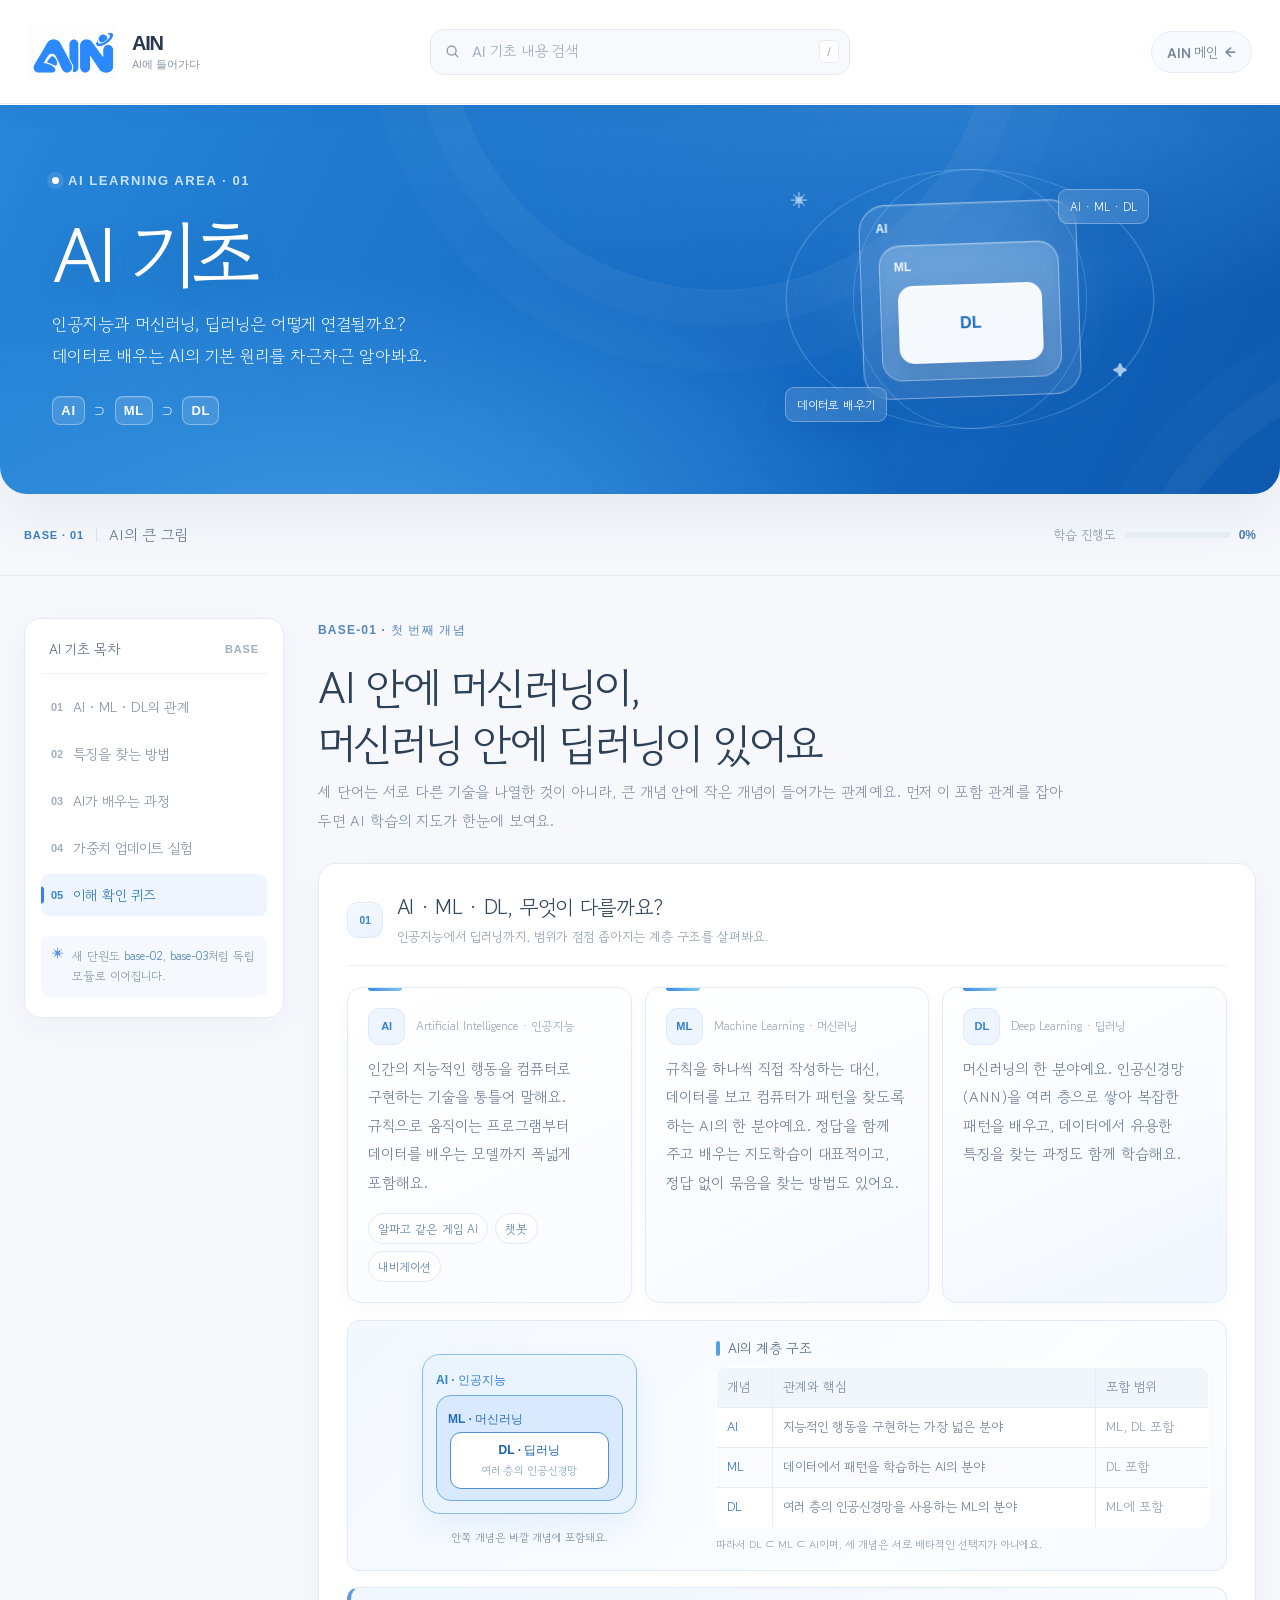
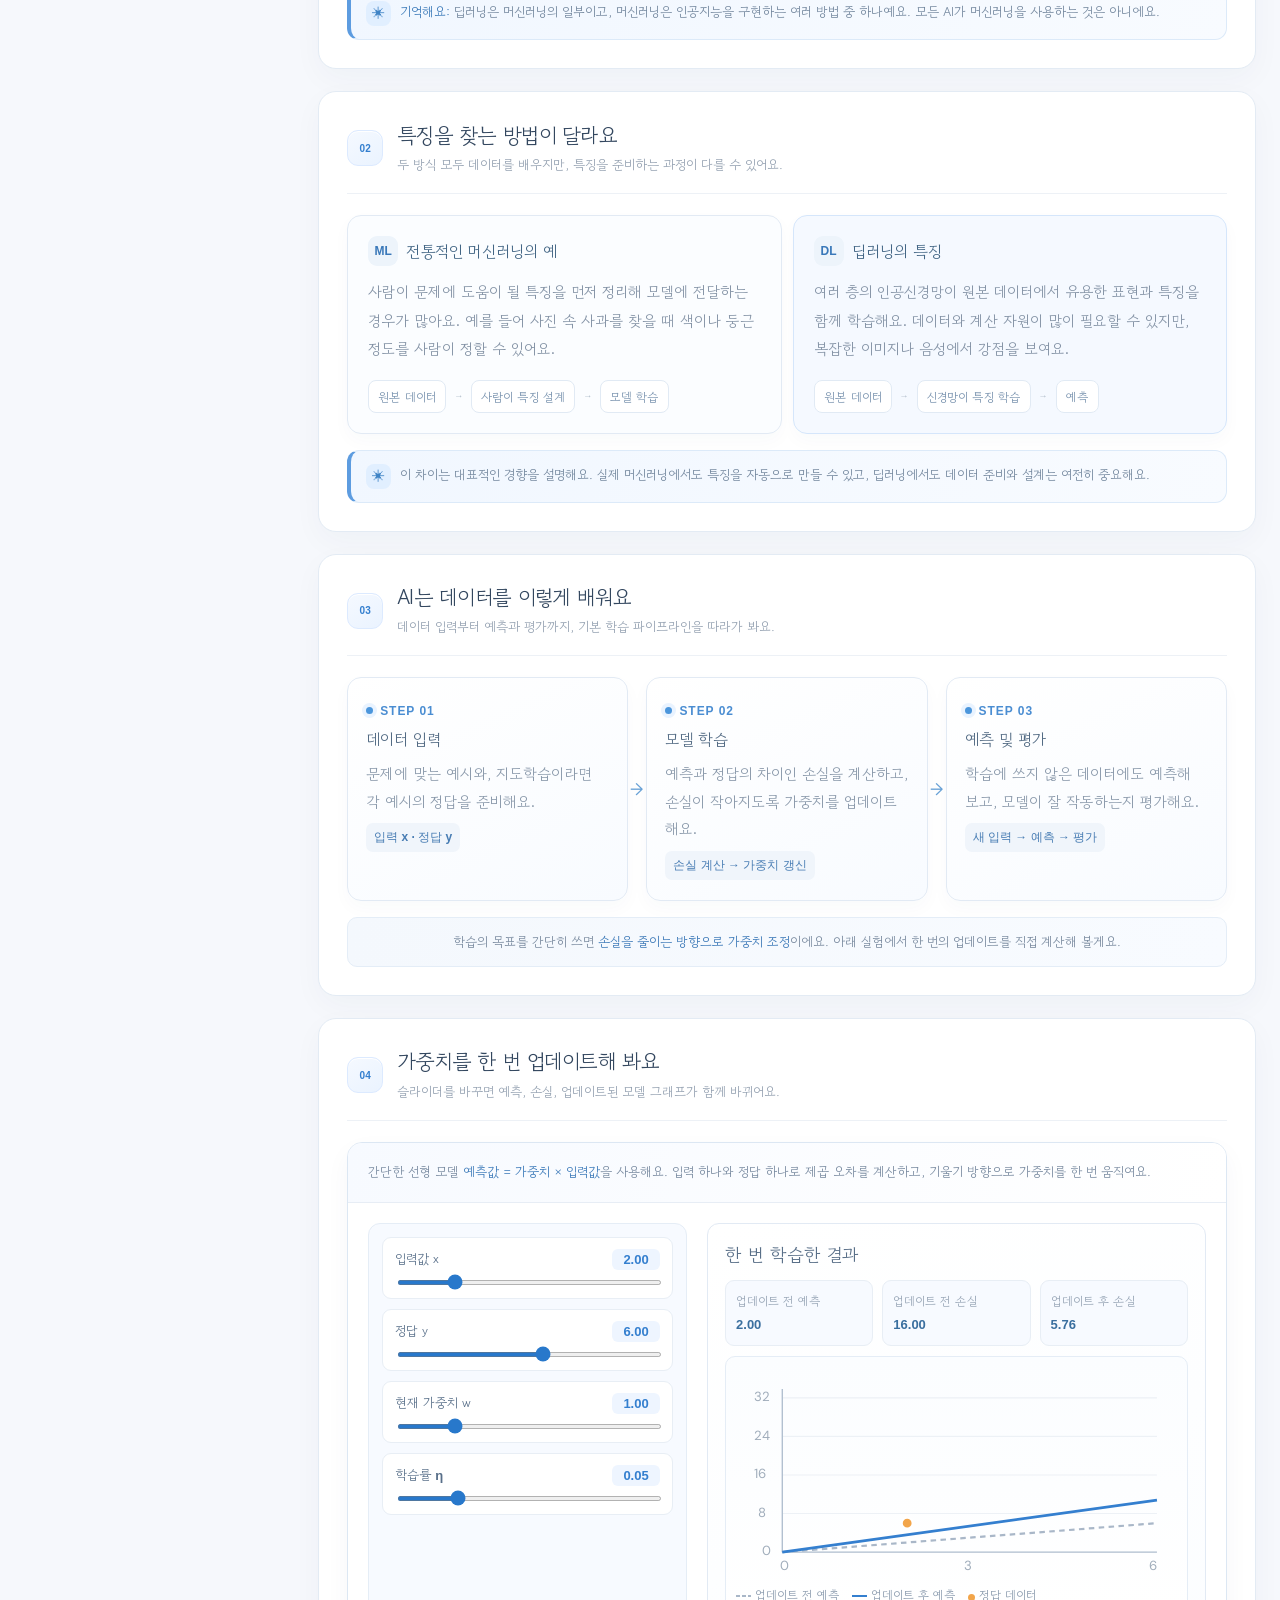
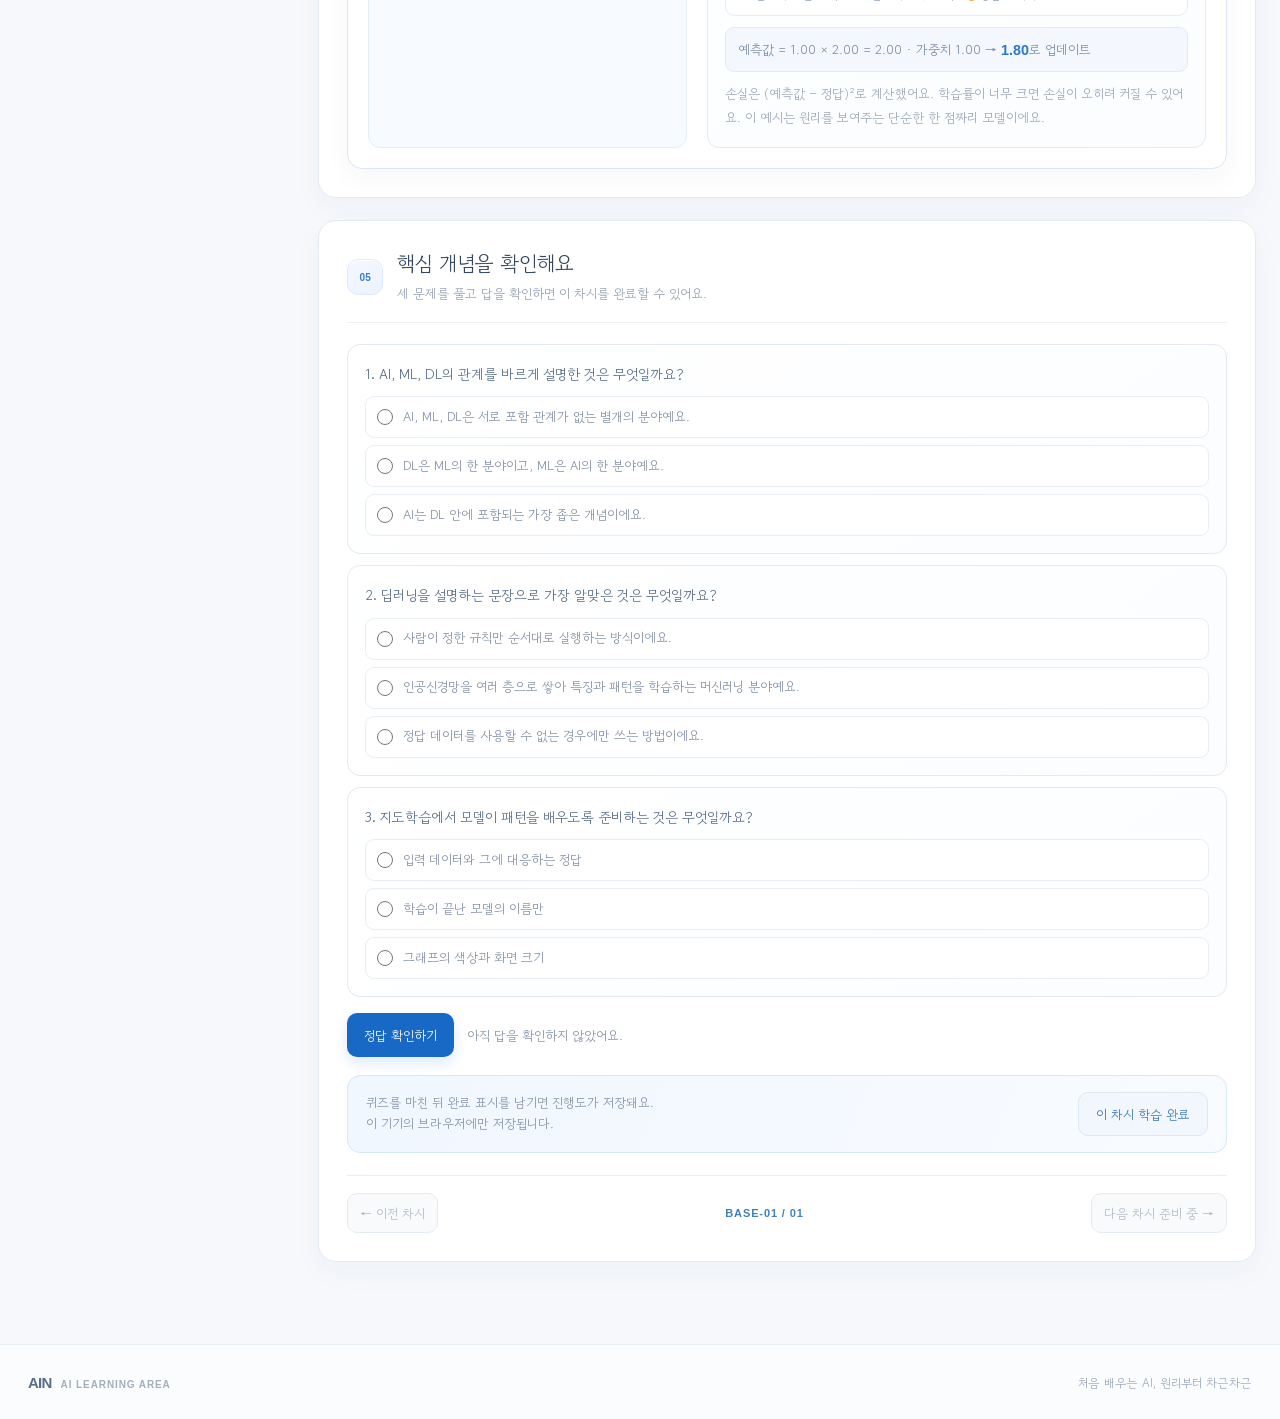
==== commit 3acce374: "Polish AI basics learning page" ====
--- a/index.html
+++ b/index.html
@@ -17,6 +17,9 @@
     <div id="app" aria-live="polite">
       <div class="loading-state"><span class="loading-dot"></span> AI 기초 학습을 준비하고 있어요.</div>
     </div>
-    <script type="module" src="./src/app.js"></script>
+    <script defer src="./src/modules/base/lessons/base-01.js"></script>
+    <script defer src="./src/modules/base/index.js"></script>
+    <script defer src="./src/modules/registry.js"></script>
+    <script defer src="./src/app.js"></script>
   </body>
 </html>
--- a/src/styles/main.css
+++ b/src/styles/main.css
@@ -16,8 +16,8 @@
 }
 
 * { box-sizing: border-box; }
-html { scroll-behavior: smooth; scroll-padding-top: 28px; }
-body { min-width: 360px; min-height: 100vh; margin: 0; }
+html { scroll-behavior: smooth; scroll-padding-top: 116px; }
+body { min-width: 320px; min-height: 100vh; margin: 0; }
 button, input { font: inherit; }
 button, a { -webkit-tap-highlight-color: transparent; }
 a { color: inherit; text-decoration: none; }
@@ -29,7 +29,7 @@
 .loading-dot { width: 10px; height: 10px; border-radius: 50%; background: var(--blue-bright); box-shadow: 0 0 0 7px #3485e81a; }
 .not-found h1 { max-width: 680px; margin: 0; font: 700 clamp(28px, 5vw, 44px) 'Gowun Dodum', sans-serif; letter-spacing: -.045em; }
 .not-found p { margin: 0 0 8px; color: var(--muted); }
-.eyebrow { display: inline-flex; align-items: center; gap: 9px; color: #9aacbf; font: 700 10px Manrope, sans-serif; letter-spacing: .12em; }
+.eyebrow { display: inline-flex; align-items: center; gap: 8px; color: #94a6ba; font: 700 9px Manrope, sans-serif; letter-spacing: .1em; }
 .button { min-height: 46px; display: inline-flex; align-items: center; justify-content: center; gap: 12px; padding: 0 19px; border: 0; border-radius: 11px; cursor: pointer; font-weight: 700; transition: transform .18s, box-shadow .18s, background .18s; }
 .button:hover { transform: translateY(-2px); }
 .button-primary { color: #fff; background: var(--blue); box-shadow: 0 8px 20px #1769c52e; }
--- a/src/modules/base/base.css
+++ b/src/modules/base/base.css
@@ -1,17 +1,17 @@
-.learning-app { min-height: 100vh; zoom: 1.2; }
-.topbar { height: 76px; display: grid; grid-template-columns: 1fr minmax(260px, 420px) 1fr; align-items: center; gap: 26px; padding: 0 max(28px, calc((100vw - 1360px) / 2)); border-bottom: 1px solid #e9eef5; background: #fff; }
-.brand { width: fit-content; display: flex; align-items: center; gap: 11px; }
-.brand-logo { width: 48px; height: 48px; flex: 0 0 48px; object-fit: cover; border-radius: 13px; background: #fff; box-shadow: 0 5px 13px #1769c51c; }
-.brand-name { display: grid; gap: 2px; }
-.brand-name strong { color: #27374e; font: 800 17px Manrope, sans-serif; letter-spacing: -.07em; }
-.brand-name small { color: #99a8bc; font: 700 8px Manrope, sans-serif; letter-spacing: .11em; }
-.search-wrap { height: 42px; display: flex; align-items: center; gap: 9px; padding: 0 10px 0 13px; border: 1px solid #e6ecf4; border-radius: 11px; background: #f9fbfd; color: #8393a8; }
+.learning-app { min-height: 100vh; }
+.topbar { position: sticky; z-index: 10; top: 0; height: 104px; display: grid; grid-template-columns: 1fr minmax(260px, 420px) 1fr; align-items: center; gap: 26px; padding: 0 max(28px, calc((100vw - 1360px) / 2)); border-bottom: 1px solid #e9eef5; background: #ffffffed; backdrop-filter: blur(14px); }
+.brand { width: fit-content; display: flex; align-items: center; gap: 14px; }
+.brand-logo { width: 90px; height: 58px; flex: 0 0 90px; display: block; object-fit: cover; object-position: center; }
+.brand-copy { display: grid; gap: 2px; }
+.brand-copy strong { color: #27374e; font: 800 20px Manrope, sans-serif; letter-spacing: -.06em; }
+.brand-copy small { color: #8491a4; font: 400 11px 'DM Sans', sans-serif; }
+.search-wrap { height: 42px; display: flex; align-items: center; gap: 9px; padding: 0 10px 0 13px; border: 1px solid #e6ecf4; border-radius: 11px; background: #f9fbfd; color: #8393a8; transition: border .18s, box-shadow .18s; }
 .search-wrap svg { width: 17px; height: 17px; flex: 0 0 17px; fill: none; stroke: currentColor; stroke-linecap: round; stroke-width: 1.8; }
 .search-wrap input { width: 100%; min-width: 0; border: 0; outline: 0; background: transparent; color: var(--ink); font-size: 12px; }
 .search-wrap input::placeholder { color: #a0adbd; }
 .search-wrap input:focus-visible { outline: 0; }
 .search-wrap:focus-within { border-color: #9fc7f7; box-shadow: 0 0 0 3px #3485e812; }
-.search-wrap kbd { flex: 0 0 auto; padding: 4px 6px; border: 1px solid #e6ebf2; border-radius: 5px; background: #fff; color: #a1adbc; font: 500 8px 'DM Sans', sans-serif; }
+.search-wrap kbd { flex: 0 0 auto; padding: 4px 7px; border: 1px solid #e6ebf2; border-radius: 5px; background: #fff; color: #a1adbc; font: 500 10px 'DM Sans', sans-serif; }
 .home-link { justify-self: end; display: inline-flex; align-items: center; gap: 7px; color: #74849a; font-size: 11px; font-weight: 600; transition: color .16s; }
 .home-link:hover { color: var(--blue); }
 .course-hero { position: relative; min-height: 360px; display: grid; grid-template-columns: minmax(0, 1.1fr) minmax(340px, .9fr); align-items: center; gap: 28px; overflow: hidden; padding: 49px max(52px, calc((100vw - 1240px) / 2)); border-radius: 0 0 27px 27px; background: radial-gradient(ellipse at 27% 110%, #3b95e0 0, transparent 43%), radial-gradient(ellipse at 74% -23%, #3286d5 0, transparent 47%), linear-gradient(115deg, #2786d9, #1265be 69%, #0d59ae); color: #fff; }
@@ -22,10 +22,10 @@
 .hero-eyebrow { display: flex; align-items: center; gap: 9px; color: #c7e3ff; font: 700 10px Manrope, sans-serif; letter-spacing: .12em; }
 .hero-eyebrow > span { width: 7px; height: 7px; border-radius: 50%; background: #fff; box-shadow: 0 0 0 5px #ffffff1b; }
 .course-hero h1 { margin: 26px 0 12px; font: 700 clamp(52px, 6.2vw, 78px) 'Gowun Dodum', sans-serif; letter-spacing: -.07em; line-height: 1.05; }
-.course-hero p { margin: 0; color: #e0efff; font: 400 15px/1.9 'Gowun Dodum', sans-serif; }
-.hero-tags { display: flex; align-items: center; gap: 9px; margin-top: 24px; color: #bbddff; font: 700 11px Manrope, sans-serif; }
+.course-hero p { margin: 0; color: #e0efff; font: 400 15px/1.9 'Gowun Dodum', sans-serif; word-break: keep-all; }
+.hero-tags { display: flex; align-items: center; gap: 9px; margin-top: 24px; color: #bbddff; font: 700 10px Manrope, sans-serif; letter-spacing: .05em; }
 .hero-tags span:not([aria-hidden]) { display: inline-grid; min-width: 33px; height: 29px; place-items: center; padding: 0 8px; border: 1px solid #ffffff45; border-radius: 8px; background: #ffffff18; color: #fff; }
-.hero-illustration { position: relative; z-index: 1; width: min(100%, 450px); height: 260px; justify-self: center; display: grid; place-items: center; }
+.hero-illustration { position: relative; z-index: 1; width: min(100%, 390px); height: 255px; justify-self: center; display: grid; place-items: center; }
 .hero-orbit { position: absolute; width: 260px; height: 260px; border: 1px solid #b9dfff3d; border-radius: 50%; }
 .orbit-one { transform: scaleX(1.42); }
 .orbit-two { transform: scaleX(.9) rotate(62deg); }
@@ -34,54 +34,53 @@
 .stack-ai { inset: 0; padding: 16px; border-radius: 27px; background: #ffffff18; color: #eaf5ff; font: 700 12px Manrope, sans-serif; }
 .stack-ml { inset: 40px 18px 17px; padding: 14px; border-radius: 21px; background: #ffffff23; color: #f0f8ff; }
 .stack-dl { inset: 40px 17px 16px; align-content: center; justify-items: center; border-radius: 15px; background: #ffffffed; color: #1769c5; font-size: 16px; }
-.hero-float { position: absolute; display: inline-flex; align-items: center; min-height: 43px; padding: 0 14px; border: 1px solid #ffffff5c; border-radius: 13px; background: #ffffff25; color: #fff; font: 600 11px 'Gowun Dodum', sans-serif; box-shadow: 0 9px 22px #0a4f9a1c; backdrop-filter: blur(8px); }
-.float-top { top: 11px; right: 0; }
-.float-bottom { bottom: 4px; left: 0; }
-.hero-sparkle { position: absolute; color: #cce6ff; }
-.sparkle-one { top: 34px; left: 6px; font-size: 22px; }
-.sparkle-two { right: 18px; bottom: 37px; font-size: 18px; }
-
-.course-overview { max-width: 1240px; min-height: 74px; display: flex; align-items: center; justify-content: space-between; gap: 22px; margin: 0 auto; padding: 12px 0; border-bottom: 1px solid #e7edf5; }
-.overview-title { display: flex; align-items: center; gap: 13px; color: #586a81; font: 600 12px 'Gowun Dodum', sans-serif; }
-.unit-code { color: #4384d2; font: 800 10px Manrope, sans-serif; letter-spacing: .1em; }
-.overview-divider { width: 1px; height: 19px; background: #dde5ef; }
-.progress-summary { display: flex; align-items: center; gap: 10px; color: #9aa7b8; font-size: 10px; }
-.progress-track { width: 104px; height: 6px; overflow: hidden; border-radius: 99px; background: #eaf0f7; }
-.progress-track > span { height: 100%; display: block; border-radius: inherit; background: linear-gradient(90deg, #4698eb, #1769c5); transition: width .3s ease; }
-.progress-summary strong { min-width: 30px; color: #58718e; font: 700 10px Manrope, sans-serif; }
-
-.course-layout { max-width: 1240px; display: grid; grid-template-columns: 226px minmax(0, 1fr); align-items: start; gap: 46px; margin: 0 auto; padding: 38px 0 70px; }
-.course-sidebar { position: sticky; top: 24px; padding: 19px 14px 16px; border: 1px solid var(--line); border-radius: 15px; background: #fff; box-shadow: var(--shadow); }
-.sidebar-heading { display: flex; align-items: center; justify-content: space-between; padding: 0 6px 14px; color: #40536c; font: 700 12px 'Gowun Dodum', sans-serif; }
-.sidebar-heading small { color: #a6b3c2; font: 700 8px Manrope, sans-serif; letter-spacing: .1em; }
-.lesson-nav { display: grid; gap: 4px; }
-.lesson-nav a { min-height: 38px; display: flex; align-items: center; gap: 9px; padding: 6px 7px; border-radius: 8px; color: #8090a5; font: 400 10px 'Gowun Dodum', sans-serif; transition: background .16s, color .16s; }
-.lesson-nav a:hover, .lesson-nav a:focus-visible { background: #f1f6fd; color: #226dc0; }
-.nav-number { color: #9caec2; font: 700 9px Manrope, sans-serif; }
-.lesson-nav a[href="#concepts"] { background: #eff5fd; color: #216cc0; font-weight: 700; }
-.lesson-nav a[href="#concepts"] .nav-number { color: #2879cd; }
-.sidebar-note { display: flex; gap: 9px; margin-top: 20px; padding: 12px 10px; border-radius: 10px; background: #f5f8fc; }
-.note-icon { color: #5c9add; font-size: 14px; }
-.sidebar-note p { margin: 0; color: #92a0b2; font: 400 9px/1.7 'Gowun Dodum', sans-serif; }
-.sidebar-note strong { color: #5d7d9f; }
+.hero-float { position: absolute; padding: 8px 11px; border: 1px solid #ffffff4d; border-radius: 9px; background: #ffffff20; color: #fff; font: 600 9px 'Gowun Dodum', sans-serif; backdrop-filter: blur(8px); }
+.float-top { top: 17px; right: 16px; }
+.float-bottom { bottom: 5px; left: 10px; }
+.hero-sparkle { position: absolute; color: #e2f2ffb8; }
+.sparkle-one { top: 18px; left: 16px; font-size: 17px; }
+.sparkle-two { right: 37px; bottom: 46px; font-size: 15px; }
+
+.course-overview { max-width: 1280px; min-height: 76px; display: flex; align-items: center; justify-content: space-between; gap: 22px; margin: 0 auto; padding: 0 24px; border-bottom: 1px solid #e9eef5; }
+.overview-title { display: flex; align-items: center; gap: 12px; color: #667990; font: 600 11px 'Gowun Dodum', sans-serif; }
+.unit-code { color: #3f80bd; font: 800 9px Manrope, sans-serif; letter-spacing: .08em; }
+.overview-divider { width: 1px; height: 15px; background: #dce4ee; }
+.progress-summary { display: flex; align-items: center; gap: 9px; color: #8b9bae; font: 400 9px 'Gowun Dodum', sans-serif; }
+.progress-track { width: 105px; height: 6px; overflow: hidden; border-radius: 999px; background: #eaf0f7; }
+.progress-track > span { height: 100%; display: block; border-radius: inherit; background: linear-gradient(90deg, #368be1, #62b4e9); transition: width .3s ease; }
+.progress-summary strong { color: #4a7fb4; font: 700 9px Manrope, sans-serif; }
+
+.course-layout { max-width: 1280px; display: grid; grid-template-columns: 220px minmax(0, 1fr); align-items: start; gap: 30px; margin: 0 auto; padding: 35px 24px 60px; }
+.course-sidebar { position: sticky; top: 116px; padding: 17px 13px; border: 1px solid #e6edf5; border-radius: 13px; background: #fff; box-shadow: var(--shadow); }
+.sidebar-heading { display: flex; align-items: center; justify-content: space-between; gap: 8px; padding: 0 8px 13px; border-bottom: 1px solid #edf1f6; color: #5c7089; font: 700 10px 'Gowun Dodum', sans-serif; }
+.sidebar-heading small { color: #a0afc0; font: 700 8px Manrope, sans-serif; letter-spacing: .08em; }
+.lesson-nav { display: grid; gap: 4px; padding: 10px 0; }
+.lesson-nav a { min-height: 38px; display: flex; align-items: center; gap: 9px; padding: 7px 8px; border-radius: 8px; color: #8594a7; font: 500 9px 'Gowun Dodum', sans-serif; transition: background .16s, color .16s; }
+.lesson-nav a:hover, .lesson-nav a:focus-visible, .lesson-nav a.is-active { background: #eef5ff; color: #2e76bd; }
+.nav-number { color: #9fb0c2; font: 700 8px Manrope, sans-serif; }
+.lesson-nav a.is-active .nav-number { color: #3986cb; }
+.sidebar-note { display: flex; gap: 8px; margin-top: 8px; padding: 10px 9px; border-radius: 8px; background: #f5f9fe; }
+.note-icon { flex: 0 0 auto; color: #5595d5; font-size: 12px; }
+.sidebar-note p { margin: 0; color: #8a9aad; font: 400 8px/1.7 'Gowun Dodum', sans-serif; }
+.sidebar-note strong { color: #4e82b3; }
 .lesson-content { min-width: 0; }
-.lesson-heading { margin: 0 0 25px; }
+.lesson-heading { margin: 0 0 23px; }
 .lesson-heading .eyebrow { margin-bottom: 9px; color: #5487bc; }
-.lesson-heading h2 { margin: 0; color: #28384d; font: 700 clamp(25px, 3vw, 34px)/1.35 'Gowun Dodum', sans-serif; letter-spacing: -.05em; }
-.lesson-heading p { max-width: 720px; margin: 9px 0 0; color: #8a98aa; font: 400 12px/1.8 'Gowun Dodum', sans-serif; }
-.lesson-section { margin-top: 26px; padding: 23px 24px; border: 1px solid var(--line); border-radius: 15px; background: #fff; box-shadow: var(--shadow); }
+.lesson-heading h2 { margin: 12px 0 7px; color: #2c4058; font: 700 clamp(27px, 3vw, 37px)/1.38 'Gowun Dodum', sans-serif; letter-spacing: -.045em; word-break: keep-all; }
+.lesson-heading p { margin: 0; color: #8292a6; font: 400 11px/1.8 'Gowun Dodum', sans-serif; }
+.lesson-section { margin: 0 0 17px; padding: 23px; border: 1px solid #e6edf5; border-radius: 14px; background: #fff; box-shadow: var(--shadow); scroll-margin-top: 116px; }
 .section-title-row { display: flex; align-items: start; gap: 12px; margin-bottom: 17px; }
 .section-index { flex: 0 0 auto; display: grid; width: 27px; height: 27px; place-items: center; border-radius: 8px; background: #eef5ff; color: #347fcf; font: 800 9px Manrope, sans-serif; }
 .section-title-row h3 { margin: 0; color: #33475f; font: 700 17px/1.5 'Gowun Dodum', sans-serif; letter-spacing: -.035em; }
-.section-title-row p { margin: 3px 0 0; color: #94a1b1; font: 400 10px/1.65 'Gowun Dodum', sans-serif; }
-.definition-grid { display: grid; grid-template-columns: repeat(3, minmax(0, 1fr)); gap: 10px; }
-.definition-card { min-height: 177px; padding: 17px 15px; border: 1px solid #e8eef5; border-radius: 11px; background: #fbfdff; }
+.section-title-row p { margin: 3px 0 0; color: #94a1b1; font: 400 9px/1.7 'Gowun Dodum', sans-serif; }
+.definition-grid { display: grid; grid-template-columns: repeat(2, minmax(0, 1fr)); gap: 10px; }
+.definition-card { min-width: 0; padding: 16px; border: 1px solid #e8eef5; border-radius: 10px; background: #fbfdff; }
 .definition-card:nth-child(2) { background: #f6faff; }
 .definition-card:nth-child(3) { background: #f1f7ff; }
-.concept-label { display: flex; align-items: center; gap: 8px; margin-bottom: 11px; }
-.concept-label strong { color: #2e6fb5; font: 800 17px Manrope, sans-serif; }
-.concept-label span { color: #96a4b5; font: 600 9px 'Gowun Dodum', sans-serif; }
-.definition-card p { margin: 0; color: #718198; font: 400 10px/1.8 'Gowun Dodum', sans-serif; }
+.concept-label { display: flex; align-items: center; gap: 9px; margin-bottom: 10px; }
+.concept-label strong { color: #496986; font: 700 11px 'Gowun Dodum', sans-serif; }
+.concept-label span { color: #99a8b8; font: 400 8px 'Gowun Dodum', sans-serif; }
+.definition-card p { margin: 0; color: #718198; font: 400 10px/1.8 'Gowun Dodum', sans-serif; word-break: keep-all; }
 .example-chips { display: flex; flex-wrap: wrap; gap: 5px; margin-top: 12px; }
 .example-chips span { padding: 5px 7px; border: 1px solid #e3edf9; border-radius: 6px; background: #fff; color: #6483a6; font: 500 8px 'Gowun Dodum', sans-serif; }
 .hierarchy-panel { display: grid; grid-template-columns: minmax(190px, .8fr) minmax(0, 1.2fr); align-items: center; gap: 22px; margin-top: 17px; padding: 17px; border-radius: 12px; background: linear-gradient(135deg, #f6faff, #fbfdff); }
@@ -103,7 +102,7 @@
 .hierarchy-table td:first-child { color: #3278bf; font-weight: 700; white-space: nowrap; }
 .hierarchy-table td:last-child { color: #91a0b2; }
 .table-note { margin: 8px 0 0; color: #94a2b4; font: 400 8px/1.6 'Gowun Dodum', sans-serif; }
-.callout { display: flex; gap: 9px; margin-top: 15px; padding: 11px 13px; border-left: 3px solid #5d9ce0; border-radius: 0 8px 8px 0; background: #f3f8fe; color: #72869d; font: 400 9px/1.75 'Gowun Dodum', sans-serif; }
+.callout { display: flex; gap: 9px; margin-top: 12px; padding: 10px 12px; border-left: 3px solid #5d9ce0; border-radius: 0 8px 8px 0; background: #f3f8fe; color: #72869d; font: 400 9px/1.75 'Gowun Dodum', sans-serif; }
 .callout strong { color: #3978b8; }
 
 .feature-compare { display: grid; grid-template-columns: 1fr 1fr; gap: 11px; }
@@ -125,7 +124,7 @@
 .formula-strip { margin-top: 12px; padding: 10px 12px; border-radius: 8px; background: #f5f8fc; color: #77889d; font: 400 9px/1.7 'Gowun Dodum', sans-serif; text-align: center; }
 .formula-strip strong { color: #3876b6; }
 
-.experiment-card { overflow: hidden; border: 1px solid #e2ebf6; border-radius: 12px; background: #fbfdff; }
+.experiment-card { overflow: hidden; border: 1px solid #e3ebf5; border-radius: 11px; background: #fff; }
 .experiment-intro { margin: 0; padding: 14px 16px; border-bottom: 1px solid #e7edf5; color: #77899f; font: 400 9px/1.8 'Gowun Dodum', sans-serif; }
 .experiment-body { display: grid; grid-template-columns: minmax(190px, .78fr) minmax(0, 1.22fr); gap: 18px; padding: 16px; }
 .controls-panel { display: grid; align-content: start; gap: 13px; }
@@ -155,8 +154,8 @@
 .experiment-equation code { color: #3e78b1; font: 600 8px Manrope, sans-serif; }
 .experiment-note { margin: 10px 0 0; color: #9aa7b6; font: 400 8px/1.7 'Gowun Dodum', sans-serif; }
 
-.quiz-list { display: grid; gap: 11px; }
-.quiz-question { min-width: 0; margin: 0; padding: 14px; border: 1px solid #e8edf4; border-radius: 10px; background: #fcfdff; }
+.quiz-list { display: grid; gap: 9px; }
+.quiz-question { min-width: 0; margin: 0; padding: 13px; border: 1px solid #e8edf4; border-radius: 9px; background: #fcfdff; }
 .visually-hidden { position: absolute; width: 1px; height: 1px; overflow: hidden; clip: rect(0, 0, 0, 0); white-space: nowrap; clip-path: inset(50%); }
 .quiz-question h4 { margin: 0 0 10px; color: #566c84; font: 700 10px/1.6 'Gowun Dodum', sans-serif; }
 .quiz-options { display: grid; gap: 6px; }
@@ -166,7 +165,7 @@
 .quiz-question.is-correct .quiz-feedback, .quiz-question.is-incorrect .quiz-feedback { display: block; }
 .quiz-question.is-correct .quiz-feedback { background: #eef8f2; color: #478464; }
 .quiz-question.is-incorrect .quiz-feedback { background: #fff5ed; color: #a7764c; }
-.quiz-actions { display: flex; flex-wrap: wrap; align-items: center; gap: 10px; margin-top: 13px; }
+.quiz-actions { display: flex; flex-wrap: wrap; align-items: center; gap: 10px; margin-top: 12px; }
 .quiz-actions .button { min-height: 39px; font-size: 10px; }
 .quiz-result { color: #8292a6; font: 600 9px 'Gowun Dodum', sans-serif; }
 .completion-row { display: flex; align-items: center; justify-content: space-between; gap: 15px; margin-top: 14px; padding: 13px 14px; border: 1px solid #dceaf9; border-radius: 10px; background: #f5f9ff; }
@@ -175,116 +174,607 @@
 .lesson-pagination { display: flex; align-items: center; justify-content: space-between; gap: 10px; margin-top: 19px; }
 .pagination-link { min-height: 40px; display: inline-flex; align-items: center; gap: 8px; padding: 0 12px; border: 1px solid #e4ebf3; border-radius: 9px; background: #fff; color: #73869d; font: 600 9px 'Gowun Dodum', sans-serif; }
 .pagination-link[aria-disabled="true"] { color: #b0bbc8; background: #f8fafc; cursor: not-allowed; }
-.search-empty { max-width: 1240px; margin: -45px auto 50px; padding: 20px; color: #91a0b2; text-align: center; }
+.search-empty { max-width: 850px; margin: -35px auto 45px; padding: 20px; color: #91a0b2; text-align: center; }
 .search-empty strong, .search-empty span { display: block; }
 .search-empty strong { margin-bottom: 5px; color: #687d95; font: 700 13px 'Gowun Dodum', sans-serif; }
 .search-empty span { font-size: 10px; }
 .site-footer { min-height: 75px; display: flex; align-items: center; justify-content: space-between; gap: 15px; padding: 16px max(28px, calc((100vw - 1240px) / 2)); border-top: 1px solid #e7edf5; background: #fff; color: #9aa7b6; font: 400 9px 'Gowun Dodum', sans-serif; }
-.footer-brand { display: flex; align-items: center; gap: 10px; color: #596e88; font: 800 11px Manrope, sans-serif; letter-spacing: .09em; }
-.footer-brand img { width: 38px; height: 38px; object-fit: cover; border-radius: 10px; }
+.footer-brand { display: flex; align-items: baseline; gap: 9px; color: #596e88; font: 800 13px Manrope, sans-serif; letter-spacing: -.05em; }
 .footer-brand span { color: #a3afbc; font: 700 8px Manrope, sans-serif; letter-spacing: .09em; }
 
+.button { min-height: 39px; display: inline-flex; align-items: center; justify-content: center; gap: 10px; padding: 0 13px; border: 0; border-radius: 8px; cursor: pointer; font: 700 9px 'Gowun Dodum', sans-serif; transition: background .16s, transform .16s, box-shadow .16s; }
+.button:hover { transform: translateY(-1px); }
+.button-primary { box-shadow: 0 6px 14px #1769c524; }
+.button-primary:hover { box-shadow: 0 8px 18px #1769c52b; }
+.button-secondary { border: 1px solid #dce8f6; background: #f2f7fd; color: #3476b5; }
+
 @media (max-width: 1320px) {
-  .course-overview, .course-layout { margin-right: 34px; margin-left: 34px; }
-  .course-hero { padding-right: 56px; padding-left: 56px; }
-  .course-hero-copy { padding-left: max(0px, calc((100vw - 1100px) / 2)); }
-}
-@media (max-width: 900px) {
-  .topbar { grid-template-columns: 1fr minmax(220px, 360px) auto; gap: 14px; padding: 0 22px; }
+  .course-overview, .course-layout { margin-right: auto; margin-left: auto; }
+}
+@media (max-width: 1000px) {
+  .topbar { grid-template-columns: 1fr minmax(210px, 330px) auto; gap: 16px; padding: 0 24px; }
+  .course-hero { grid-template-columns: minmax(0, 1fr) minmax(280px, .8fr); padding-right: 42px; padding-left: 42px; }
+  .course-layout { grid-template-columns: 190px minmax(0, 1fr); gap: 22px; padding-right: 22px; padding-left: 22px; }
+  .course-sidebar { padding: 14px 10px; }
+  .lesson-nav a { font-size: 8px; }
+  .lesson-section { padding: 19px; }
+  .hierarchy-panel { grid-template-columns: minmax(150px, .7fr) minmax(0, 1.3fr); gap: 13px; padding: 13px; }
+  .hierarchy-table th, .hierarchy-table td { padding: 7px; }
+}
+@media (max-width: 720px) {
+  body { min-width: 320px; }
+  .topbar { height: 82px; grid-template-columns: auto minmax(0, 1fr) auto; gap: 12px; padding: 0 16px; }
+  .brand { gap: 12px; }
+  .brand-logo { width: 90px; height: 58px; flex-basis: 90px; }
+  .search-wrap { height: 37px; gap: 7px; padding: 0 8px; }
+  .search-wrap svg { width: 15px; height: 15px; flex-basis: 15px; }
+  .search-wrap input { font-size: 10px; }
+  .search-wrap kbd { display: none; }
   .home-link { font-size: 0; }
   .home-link span { font-size: 15px; }
-  .course-hero { min-height: 340px; grid-template-columns: minmax(0, 1fr) minmax(260px, .8fr); padding: 44px 34px; }
-  .course-hero-copy { padding-left: 0; }
-  .course-hero h1 { font-size: 60px; }
-  .course-hero p { font-size: 13px; }
-  .hero-illustration { transform: scale(.88); }
-  .course-overview, .course-layout { margin-right: 24px; margin-left: 24px; }
-  .course-layout { grid-template-columns: 190px minmax(0, 1fr); gap: 24px; }
-  .course-sidebar { padding: 15px 10px; }
-  .lesson-nav a { font-size: 9px; }
-  .lesson-section { padding: 20px 18px; }
-  .hierarchy-panel { grid-template-columns: minmax(150px, .7fr) minmax(0, 1.3fr); gap: 13px; padding: 13px; }
-  .hierarchy-table th, .hierarchy-table td { padding: 7px; }
-}
-@media (max-width: 680px) {
-  body { min-width: 0; }
-  .topbar { height: 63px; grid-template-columns: auto minmax(0, 1fr) auto; gap: 10px; padding: 0 15px; }
-  .brand { gap: 7px; }
-  .brand-logo { width: 42px; height: 42px; flex-basis: 42px; border-radius: 11px; }
-  .brand-name strong { font-size: 14px; }
-  .brand-name small { font-size: 6px; }
-  .search-wrap { height: 36px; gap: 6px; padding: 0 8px; }
-  .search-wrap svg { width: 15px; height: 15px; flex-basis: 15px; }
-  .search-wrap input { font-size: 9px; }
-  .search-wrap kbd { display: none; }
-  .home-link { gap: 0; }
-  .course-hero { min-height: 480px; display: block; padding: 31px 23px 188px; border-radius: 0 0 20px 20px; }
-  .course-hero h1 { margin: 19px 0 10px; font-size: clamp(46px, 12vw, 62px); }
-  .course-hero p { font-size: 11px; line-height: 1.9; }
+  .course-hero { min-height: 380px; display: block; padding: 38px 28px 190px; border-radius: 0 0 20px 20px; }
+  .course-hero h1 { margin: 21px 0 10px; font-size: 54px; }
+  .course-hero p { font-size: 12px; line-height: 1.85; }
+  .hero-tags { flex-wrap: wrap; gap: 6px; margin-top: 17px; font-size: 8px; }
   .desktop-break { display: none; }
-  .hero-tags { margin-top: 17px; }
-  .hero-illustration { position: absolute; right: 0; bottom: -4px; width: 245px; height: 208px; transform: scale(.85); transform-origin: bottom right; }
+  .hero-illustration { position: absolute; right: 10px; bottom: -5px; width: 245px; height: 190px; transform: scale(.82); transform-origin: bottom right; }
   .concept-stack { width: 190px; height: 165px; }
   .hero-orbit { width: 215px; height: 215px; }
-  .float-top { right: 0; }
-  .float-bottom { left: -7px; }
-  .course-overview { min-height: 63px; gap: 8px; margin: 0 17px; }
-  .overview-title { gap: 8px; font-size: 10px; }
-  .unit-code { font-size: 8px; }
-  .progress-summary { gap: 6px; font-size: 8px; }
-  .progress-track { width: 55px; }
-  .progress-summary strong { font-size: 8px; }
-  .course-layout { display: block; margin: 0 17px; padding: 23px 0 43px; }
-  .course-sidebar { position: static; margin-bottom: 23px; padding: 13px; }
-  .sidebar-heading { padding-bottom: 10px; }
-  .lesson-nav { grid-template-columns: 1fr 1fr; gap: 3px; }
-  .lesson-nav a { min-height: 33px; gap: 6px; padding: 5px; font-size: 8px; }
-  .nav-number { font-size: 8px; }
-  .sidebar-note { margin-top: 10px; padding: 8px; }
-  .sidebar-note p { font-size: 8px; }
-  .lesson-heading { margin-bottom: 17px; }
-  .lesson-heading h2 { font-size: 24px; }
-  .lesson-heading p { font-size: 10px; }
-  .lesson-section { margin-top: 15px; padding: 16px 13px; border-radius: 12px; }
+  .float-top { top: 17px; right: 16px; }
+  .float-bottom { bottom: 5px; left: 10px; }
+  .course-overview { min-height: 65px; gap: 9px; margin: 0 16px; padding: 0; }
+  .course-layout { display: block; margin: 0 16px; padding: 23px 0 42px; }
+  .course-sidebar { position: static; margin-bottom: 22px; padding: 12px; }
+  .sidebar-heading { padding: 0 5px 10px; }
+  .lesson-nav { display: flex; gap: 6px; overflow-x: auto; padding: 8px 0 6px; scrollbar-width: thin; }
+  .lesson-nav a { min-width: max-content; min-height: 44px; gap: 8px; padding: 8px 10px; font-size: 12px; line-height: 1.4; }
+  .lesson-nav a > span:last-child { white-space: nowrap; }
+  .sidebar-note { margin-top: 7px; padding: 8px; }
+  .lesson-heading { margin-bottom: 18px; }
+  .lesson-heading h2 { margin: 9px 0 6px; font-size: 26px; }
+  .lesson-heading p { font-size: 9px; }
+  .lesson-section { margin-bottom: 12px; padding: 16px 13px; border-radius: 11px; scroll-margin-top: 94px; }
   .section-title-row { gap: 9px; margin-bottom: 13px; }
-  .section-index { width: 24px; height: 24px; }
-  .section-title-row h3 { font-size: 14px; }
-  .section-title-row p { font-size: 8px; }
-  .definition-grid { grid-template-columns: 1fr; gap: 7px; }
-  .definition-card { min-height: 0; padding: 12px; }
-  .concept-label { margin-bottom: 7px; }
-  .definition-card p { font-size: 9px; }
-  .example-chips { margin-top: 8px; }
+  .definition-grid { grid-template-columns: 1fr; gap: 8px; }
+  .definition-card { padding: 13px; }
+  .concept-label { margin-bottom: 10px; }
   .hierarchy-panel { grid-template-columns: 1fr; gap: 8px; margin-top: 11px; padding: 11px; }
   .hierarchy-visual { min-height: 153px; }
   .hierarchy-ai { width: min(100%, 205px); height: 145px; }
-  .hierarchy-table-wrap h4 { font-size: 10px; }
-  .hierarchy-table { font-size: 8px; }
   .hierarchy-table th, .hierarchy-table td { padding: 7px 6px; }
-  .table-note, .callout { font-size: 8px; }
-  .feature-compare { grid-template-columns: 1fr; gap: 7px; }
-  .feature-card { padding: 12px; }
-  .feature-flow { flex-wrap: wrap; font-size: 7px; }
+  .feature-compare { grid-template-columns: 1fr; gap: 8px; }
+  .feature-card { padding: 13px; }
+  .feature-flow { flex-wrap: wrap; }
   .pipeline { grid-template-columns: 1fr; gap: 17px; }
   .pipeline-step { min-height: 0; padding: 13px; }
   .pipeline-step:not(:last-child)::after { top: auto; right: 50%; bottom: -17px; transform: translateX(50%) rotate(90deg); }
-  .pipeline-step p { font-size: 8px; }
   .experiment-body { grid-template-columns: 1fr; gap: 14px; padding: 12px; }
   .controls-panel { grid-template-columns: 1fr 1fr; gap: 12px; }
-  .control-row label, .control-row output { font-size: 8px; }
   .result-metrics { gap: 5px; }
   .metric { padding: 7px 5px; }
-  .metric strong { font-size: 9px; }
-  .quiz-question { padding: 11px; }
-  .completion-row { align-items: start; flex-direction: column; }
+  .quiz-question { padding: 10px; }
+  .completion-row { align-items: start; flex-direction: column; gap: 10px; }
   .lesson-pagination { gap: 7px; }
-  .pagination-link { min-height: 36px; padding: 0 8px; font-size: 8px; }
-  .site-footer { min-height: 65px; align-items: start; flex-direction: column; justify-content: center; gap: 5px; padding: 12px 17px; }
+  .pagination-link { min-height: 40px; padding: 0 8px; }
+  .site-footer { min-height: 65px; align-items: start; flex-direction: column; justify-content: center; gap: 5px; padding: 11px 17px; }
 }
 @media (max-width: 390px) {
   .topbar { grid-template-columns: auto minmax(0, 1fr); }
   .home-link { display: none; }
-  .hero-illustration { right: -6px; transform: scale(.77); }
+  .course-hero { padding-right: 20px; padding-left: 20px; }
+  .hero-illustration { right: 0; transform: scale(.73); }
   .progress-summary > span { display: none; }
   .course-overview { justify-content: space-between; }
 }
+@media (min-width: 721px) {
+  .search-wrap input { font-size: 15px; }
+  .home-link { font-size: 14px; }
+  .hero-eyebrow, .hero-tags { font-size: 13px; }
+  .course-hero p { font-size: 17px; }
+  .hero-float { font-size: 12px; }
+  .overview-title { font-size: 15px; }
+  .unit-code { font-size: 11px; }
+  .progress-summary { font-size: 13px; }
+  .progress-summary strong { font-size: 12px; }
+  .sidebar-heading { font-size: 14px; }
+  .sidebar-heading small { font-size: 11px; }
+  .lesson-nav { grid-template-columns: 1fr; gap: 5px; padding: 12px 0; }
+  .lesson-nav a { min-height: 48px; gap: 10px; padding: 9px 10px; font-size: 14px; }
+  .nav-number { font-size: 11px; }
+  .sidebar-note p { font-size: 12px; }
+  .eyebrow { font-size: 12px; }
+  .lesson-heading h2 { font-size: clamp(34px, 3.4vw, 44px); }
+  .lesson-heading p { font-size: 15px; }
+  .section-index { font-size: 12px; }
+  .section-title-row h3 { font-size: 21px; }
+  .section-title-row p { font-size: 13px; }
+  .definition-card p, .feature-card p, .pipeline-step p { font-size: 15px; line-height: 1.8; }
+  .concept-label strong { font-size: 15px; }
+  .concept-label span { font-size: 12px; }
+  .example-chips span, .feature-flow { font-size: 12px; }
+  .hierarchy-ai > strong, .hierarchy-ml > strong, .hierarchy-dl > strong { font-size: 12px; }
+  .hierarchy-dl small, .hierarchy-caption, .table-note { font-size: 11px; }
+  .hierarchy-table-wrap h4 { font-size: 14px; }
+  .hierarchy-table { font-size: 13px; }
+  .callout, .formula-strip, .experiment-intro, .experiment-note { font-size: 13px; }
+  .feature-card h4, .pipeline-step h4 { font-size: 16px; }
+  .feature-card h4 span, .pipeline-step code { font-size: 12px; }
+  .pipeline-step > span { font-size: 12px; }
+  .control-row label, .control-row output { font-size: 13px; }
+  .result-panel h4 { font-size: 18px; }
+  .metric span { font-size: 12px; }
+  .metric strong { font-size: 15px; }
+  .chart-label, .chart-legend { font-size: 12px; }
+  .experiment-equation, .experiment-equation code { font-size: 13px; }
+  .quiz-question h4 { font-size: 14px; }
+  .quiz-option { font-size: 13px; }
+  .quiz-feedback { font-size: 12px; }
+  .button, .quiz-actions .button, .completion-row .button { min-height: 46px; padding-right: 17px; padding-left: 17px; font-size: 13px; }
+  .quiz-result, .completion-row p { font-size: 13px; }
+  .pagination-link { font-size: 13px; }
+  .site-footer { font-size: 12px; }
+  .footer-brand { font-size: 15px; }
+  .footer-brand span { font-size: 10px; }
+}
+@media (min-width: 1101px) {
+  .course-overview, .course-layout { max-width: 1440px; }
+  .course-layout { grid-template-columns: 260px minmax(0, 1fr); gap: 34px; }
+  .course-sidebar { position: sticky; top: 116px; display: block; margin-bottom: 0; padding: 20px 16px; }
+  .sidebar-heading { padding: 0 8px 14px; border-bottom: 1px solid #edf1f6; }
+  .lesson-nav { grid-template-columns: 1fr; gap: 5px; padding: 12px 0; }
+  .lesson-nav a { min-height: 48px; gap: 10px; padding: 9px 10px; }
+  .sidebar-note { margin-top: 8px; padding: 10px 11px; }
+}
+@media (max-width: 1100px) and (min-width: 721px) {
+  .definition-grid { grid-template-columns: 1fr; }
+}
+@media (max-width: 720px) {
+  .search-wrap input { font-size: 13px; }
+  .hero-eyebrow { font-size: 10px; }
+  .course-hero p { font-size: 14px; }
+  .hero-tags { font-size: 9px; }
+  .overview-title { font-size: 11px; }
+  .unit-code { font-size: 9px; }
+  .progress-summary, .progress-summary strong { font-size: 10px; }
+  .sidebar-heading { font-size: 12px; }
+  .sidebar-heading small { font-size: 9px; }
+  .lesson-nav a { min-height: 44px; font-size: 12px; line-height: 1.4; }
+  .nav-number { font-size: 9px; }
+  .sidebar-note p { font-size: 11px; }
+  .eyebrow { font-size: 9px; }
+  .lesson-heading h2 { font-size: 30px; }
+  .lesson-heading p { font-size: 12px; }
+  .section-index { width: 26px; height: 26px; font-size: 10px; }
+  .section-title-row h3 { font-size: 17px; }
+  .section-title-row p { font-size: 11px; }
+  .definition-card p, .feature-card p { font-size: 13px; line-height: 1.8; }
+  .concept-label strong { font-size: 13px; }
+  .concept-label span, .example-chips span, .feature-flow { font-size: 10px; }
+  .hierarchy-ai > strong, .hierarchy-ml > strong, .hierarchy-dl > strong { font-size: 10px; }
+  .hierarchy-dl small, .hierarchy-caption, .table-note { font-size: 9px; }
+  .hierarchy-table-wrap h4 { font-size: 11px; }
+  .hierarchy-table { font-size: 10px; }
+  .callout, .formula-strip, .experiment-intro, .experiment-note { font-size: 11px; }
+  .feature-card h4, .pipeline-step h4 { font-size: 14px; }
+  .feature-card h4 span, .pipeline-step code, .pipeline-step > span { font-size: 10px; }
+  .pipeline-step p { font-size: 13px; line-height: 1.8; }
+  .control-row label, .control-row output { font-size: 11px; }
+  .result-panel h4 { font-size: 14px; }
+  .metric span { font-size: 9px; }
+  .metric strong { font-size: 12px; }
+  .chart-label, .chart-legend { font-size: 10px; }
+  .experiment-equation, .experiment-equation code { font-size: 11px; }
+  .quiz-question h4 { font-size: 12px; }
+  .quiz-option { font-size: 11px; }
+  .quiz-feedback { font-size: 10px; }
+  .button, .quiz-actions .button, .completion-row .button { min-height: 44px; font-size: 12px; }
+  .quiz-result, .completion-row p { font-size: 11px; }
+  .pagination-link { font-size: 11px; }
+  .site-footer { font-size: 11px; }
+}
+@media (min-width: 1500px) {
+  .brand { gap: clamp(12px, .7vw, 18px); }
+  .brand-logo { width: clamp(90px, 3.9vw, 102px); height: clamp(58px, 2.5vw, 66px); flex-basis: clamp(90px, 3.9vw, 102px); }
+  .brand-copy strong { font-size: clamp(20px, .8vw, 27px); }
+  .brand-copy small { font-size: clamp(11px, .47vw, 14px); }
+}
+
+/* Refined detail layer */
+.topbar {
+  background: #fffffff0;
+  box-shadow: 0 1px 0 #fff, 0 8px 24px #233d5c08;
+}
+.brand { transition: transform .2s ease; }
+.brand:hover { transform: translateY(-1px); }
+.search-wrap {
+  height: 46px;
+  border-color: #e1eaf4;
+  border-radius: 14px;
+  background: #f7f9fc;
+}
+.home-link {
+  min-height: 42px;
+  padding: 0 15px;
+  border: 1px solid #e4edf7;
+  border-radius: 999px;
+  background: #f7faff;
+}
+.home-link:hover {
+  border-color: #cfe1f5;
+  background: #edf5ff;
+}
+.course-hero {
+  min-height: 390px;
+  isolation: isolate;
+  box-shadow: 0 20px 55px #153e6b14;
+}
+.course-hero::before { opacity: .8; }
+.course-hero::after { opacity: .7; }
+.course-hero h1 { text-shadow: 0 8px 28px #073a7130; }
+.hero-tags span:not([aria-hidden]) {
+  border-color: #ffffff55;
+  background: #ffffff1f;
+  box-shadow: inset 0 1px #ffffff24;
+}
+.hero-illustration { isolation: isolate; }
+.hero-illustration::before {
+  position: absolute;
+  z-index: -1;
+  width: 210px;
+  height: 150px;
+  border-radius: 50%;
+  background: #81c7ff36;
+  content: '';
+  filter: blur(34px);
+}
+.concept-stack { transform: rotate(-2deg); }
+.stack-ai, .stack-ml, .stack-dl { box-shadow: inset 0 1px #ffffff32; }
+.stack-dl { box-shadow: 0 14px 28px #063e7f2b, inset 0 1px #fff; }
+.hero-float { box-shadow: 0 10px 24px #003f811c; }
+.course-overview { min-height: 82px; }
+.course-layout { padding-top: 42px; }
+.course-sidebar {
+  border-color: #e2eaf4;
+  border-radius: 16px;
+  box-shadow: 0 10px 30px #233d5c0a;
+}
+.lesson-nav a { position: relative; min-height: 42px; }
+.lesson-nav a::before {
+  position: absolute;
+  top: 50%;
+  left: 0;
+  width: 3px;
+  height: 17px;
+  border-radius: 0 4px 4px 0;
+  background: var(--blue-bright);
+  content: '';
+  opacity: 0;
+  transform: translateY(-50%) scaleY(.5);
+  transition: opacity .18s ease, transform .18s ease;
+}
+.lesson-nav a:hover::before, .lesson-nav a:focus-visible::before, .lesson-nav a.is-active::before {
+  opacity: 1;
+  transform: translateY(-50%) scaleY(1);
+}
+.lesson-heading { max-width: 900px; margin-bottom: 28px; }
+.lesson-heading h2 { line-height: 1.28; }
+.lesson-heading p { max-width: 760px; line-height: 1.9; }
+.lesson-section {
+  margin-bottom: 22px;
+  padding: clamp(21px, 2.2vw, 30px);
+  border-color: #e3ebf4;
+  border-radius: 18px;
+  box-shadow: 0 10px 30px #233d5c09;
+  transition: border-color .2s ease, box-shadow .2s ease, transform .2s ease;
+}
+.lesson-section:hover {
+  border-color: #d6e5f5;
+  box-shadow: 0 15px 38px #233d5c11;
+  transform: translateY(-1px);
+}
+.section-title-row {
+  align-items: center;
+  gap: 14px;
+  margin-bottom: 21px;
+  padding-bottom: 17px;
+  border-bottom: 1px solid #edf1f6;
+}
+.section-index {
+  width: 36px;
+  height: 36px;
+  border: 1px solid #dceaff;
+  border-radius: 11px;
+  background: linear-gradient(145deg, #f5f9ff, #eaf3ff);
+  box-shadow: inset 0 1px #fff;
+  font-size: 10px;
+}
+.section-title-row h3 { line-height: 1.35; }
+.section-title-row p { margin-top: 5px; line-height: 1.7; }
+#concepts .definition-grid { grid-template-columns: repeat(3, minmax(0, 1fr)); gap: 13px; }
+#concepts .definition-card {
+  position: relative;
+  min-height: 100%;
+  overflow: hidden;
+  padding: 20px;
+  border-color: #e3ebf4;
+  border-radius: 14px;
+  background: linear-gradient(155deg, #fff 0%, #f9fbff 100%);
+  box-shadow: 0 7px 18px #233d5c07;
+  transition: border-color .2s ease, box-shadow .2s ease, transform .2s ease;
+}
+#concepts .definition-card::before {
+  position: absolute;
+  top: 0;
+  left: 20px;
+  width: 34px;
+  height: 3px;
+  border-radius: 0 0 4px 4px;
+  background: linear-gradient(90deg, #368be1, #83c5f0);
+  content: '';
+}
+#concepts .definition-card:nth-child(2) { background: linear-gradient(155deg, #fff 0%, #f5f9ff 100%); }
+#concepts .definition-card:nth-child(3) { background: linear-gradient(155deg, #fff 0%, #f1f7ff 100%); }
+#concepts .definition-card:hover {
+  border-color: #cddff2;
+  box-shadow: 0 14px 28px #233d5c10;
+  transform: translateY(-3px);
+}
+.concept-label { align-items: center; gap: 11px; }
+.concept-label strong {
+  flex: 0 0 auto;
+  width: 37px;
+  height: 37px;
+  display: grid;
+  place-items: center;
+  border: 1px solid #dceaff;
+  border-radius: 11px;
+  background: #eef5ff;
+  color: #347fcf;
+  font: 800 11px Manrope, sans-serif;
+}
+.concept-label span { line-height: 1.5; }
+.definition-card p { line-height: 1.9; }
+.example-chips { gap: 7px; margin-top: 16px; }
+.example-chips span {
+  padding: 6px 9px;
+  border-color: #e2ebf5;
+  border-radius: 999px;
+  background: #ffffffc9;
+}
+.hierarchy-panel {
+  border: 1px solid #e1ebf6;
+  background: linear-gradient(135deg, #f3f8ff 0%, #fbfdff 68%, #f6faff 100%);
+}
+.hierarchy-ai { box-shadow: 0 12px 26px #347fcf16, inset 0 1px #ffffff9c; }
+.hierarchy-table-wrap h4 { display: flex; align-items: center; gap: 8px; }
+.hierarchy-table-wrap h4::before {
+  width: 4px;
+  height: 15px;
+  border-radius: 4px;
+  background: #58a0e4;
+  content: '';
+}
+.hierarchy-table { overflow: hidden; border: 1px solid #e4ebf3; border-radius: 9px; }
+.hierarchy-table th { background: #f1f6fc; }
+.hierarchy-table tbody tr:nth-child(even) { background: #f9fbfe; }
+.hierarchy-table tbody tr:hover { background: #f0f6ff; }
+.callout {
+  align-items: flex-start;
+  margin-top: 16px;
+  padding: 13px 15px;
+  border: 1px solid #dceaf9;
+  border-left: 4px solid #5d9ce0;
+  border-radius: 12px;
+  background: linear-gradient(110deg, #f1f7ff, #f8fbff);
+}
+.callout > span:first-child {
+  flex: 0 0 auto;
+  width: 25px;
+  height: 25px;
+  display: grid;
+  place-items: center;
+  border-radius: 8px;
+  background: #e1efff;
+  color: #3e83c5;
+}
+.feature-card {
+  position: relative;
+  overflow: hidden;
+  padding: 20px;
+  border-color: #e2eaf4;
+  border-radius: 14px;
+  box-shadow: 0 7px 18px #233d5c07;
+  transition: border-color .2s ease, box-shadow .2s ease, transform .2s ease;
+}
+.feature-card:hover {
+  border-color: #cddff2;
+  box-shadow: 0 13px 26px #233d5c0e;
+  transform: translateY(-2px);
+}
+.feature-card h4 { margin-bottom: 12px; }
+.feature-card h4 span { width: 30px; height: 30px; border-radius: 9px; }
+.feature-card p { line-height: 1.9; }
+.feature-flow { gap: 8px; margin-top: 16px; }
+.feature-flow span { padding: 7px 9px; border-color: #e1eaf4; border-radius: 8px; }
+.pipeline { gap: 18px; }
+.pipeline-step {
+  min-height: 158px;
+  padding: 20px 18px;
+  border-color: #e2eaf4;
+  border-radius: 14px;
+  background: linear-gradient(155deg, #fff, #f8fbff);
+  box-shadow: 0 7px 18px #233d5c07;
+  transition: border-color .2s ease, box-shadow .2s ease, transform .2s ease;
+}
+.pipeline-step:hover {
+  border-color: #cddff2;
+  box-shadow: 0 13px 26px #233d5c0e;
+  transform: translateY(-2px);
+}
+.pipeline-step > span { display: inline-flex; align-items: center; gap: 7px; }
+.pipeline-step > span::before {
+  width: 7px;
+  height: 7px;
+  border-radius: 50%;
+  background: #4b96dc;
+  box-shadow: 0 0 0 4px #e9f3ff;
+  content: '';
+}
+.pipeline-step h4 { margin-bottom: 9px; }
+.pipeline-step p { line-height: 1.85; }
+.pipeline-step code { padding: 6px 8px; border-radius: 7px; }
+.pipeline-step:not(:last-child)::after { right: -16px; color: #69a2d7; font-size: 17px; }
+.formula-strip {
+  margin-top: 16px;
+  padding: 13px 16px;
+  border: 1px solid #e4edf7;
+  border-radius: 10px;
+  background: linear-gradient(100deg, #f4f8fd, #f8fbff);
+}
+.experiment-card {
+  border-color: #dce7f3;
+  border-radius: 15px;
+  box-shadow: 0 10px 26px #233d5c0a;
+}
+.experiment-intro {
+  padding: 17px 20px;
+  background: linear-gradient(100deg, #f7faff, #fff);
+  line-height: 1.9;
+}
+.experiment-intro strong { color: #3978b8; }
+.experiment-body { gap: 20px; padding: 20px; }
+.controls-panel {
+  gap: 10px;
+  padding: 13px;
+  border: 1px solid #e5edf6;
+  border-radius: 12px;
+  background: #f7faff;
+}
+.control-row {
+  gap: 8px 10px;
+  padding: 11px 12px;
+  border: 1px solid #e8eef5;
+  border-radius: 9px;
+  background: #fff;
+}
+.control-row label { color: #586f89; }
+.control-row output {
+  min-width: 48px;
+  padding: 3px 7px;
+  border-radius: 6px;
+  background: #eef5ff;
+  color: #347fcf;
+  text-align: center;
+}
+.control-row input[type="range"] { accent-color: #2878cb; }
+.control-row input[type="range"]:focus-visible { outline: 3px solid #80b6ff; outline-offset: 4px; }
+.result-panel {
+  padding: 17px;
+  border-color: #e2eaf4;
+  border-radius: 12px;
+  background: linear-gradient(160deg, #fff, #fbfdff);
+}
+.result-panel h4 { margin-bottom: 13px; }
+.result-metrics { gap: 9px; }
+.metric {
+  padding: 11px 10px;
+  border: 1px solid #e8eef5;
+  border-radius: 9px;
+  background: #f7faff;
+}
+.metric strong { font-size: 13px; }
+.chart-wrap {
+  padding: 10px;
+  border-color: #e5edf6;
+  border-radius: 10px;
+  background: linear-gradient(180deg, #fbfdff, #fff);
+}
+.chart-legend { gap: 12px; line-height: 1.6; }
+.experiment-equation {
+  padding: 10px 12px;
+  border: 1px solid #dfebf8;
+  border-radius: 9px;
+  background: #f4f8fe;
+}
+.experiment-equation strong { color: #2878cb; font: 800 1.1em Manrope, sans-serif; }
+.experiment-note { line-height: 1.85; }
+.quiz-list { gap: 11px; }
+.quiz-question {
+  padding: 17px;
+  border-color: #e2eaf3;
+  border-radius: 13px;
+  background: linear-gradient(145deg, #fff, #fbfdff);
+  transition: border-color .18s ease, box-shadow .18s ease;
+}
+.quiz-question:focus-within { border-color: #b5d2f1; box-shadow: 0 0 0 3px #3485e80d; }
+.quiz-question.is-correct { border-color: #b9dfc9; background: #fcfffd; }
+.quiz-question.is-incorrect { border-color: #f0d4bd; background: #fffdfa; }
+.quiz-question h4 { line-height: 1.75; }
+.quiz-options { gap: 7px; }
+.quiz-option {
+  align-items: center;
+  min-height: 42px;
+  padding: 9px 11px;
+  border: 1px solid #e9eef5;
+  border-radius: 9px;
+  background: #fff;
+  transition: border-color .16s ease, background .16s ease;
+}
+.quiz-option:hover { border-color: #c9def5; background: #f8fbff; }
+.quiz-option input { flex: 0 0 auto; width: 16px; height: 16px; margin: 0 2px 0 0; }
+.quiz-option input:checked + span { color: #3c6f9f; font-weight: 700; }
+.quiz-feedback { padding: 10px 12px; border-radius: 8px; }
+.quiz-actions { gap: 13px; margin-top: 16px; }
+.quiz-actions .button, .completion-row .button { min-height: 44px; border-radius: 10px; }
+.completion-row {
+  margin-top: 18px;
+  padding: 16px 18px;
+  border-color: #d7e7f8;
+  border-radius: 13px;
+  background: linear-gradient(110deg, #f1f7ff, #f8fbff);
+}
+.lesson-pagination {
+  margin-top: 22px;
+  padding-top: 17px;
+  border-top: 1px solid #e9eef5;
+}
+.pagination-link { border-radius: 10px; transition: border-color .16s ease, background .16s ease; }
+.pagination-link:not([aria-disabled="true"]):hover { border-color: #cfe1f5; background: #f6faff; }
+.site-footer { background: #fbfcfe; }
+
+@media (min-width: 1101px) {
+  #concepts .definition-grid { grid-template-columns: repeat(3, minmax(0, 1fr)); }
+}
+
+@media (max-width: 1100px) {
+  .lesson-section { padding: 22px; }
+  #concepts .definition-grid { grid-template-columns: 1fr; }
+  .definition-card { min-height: 0; }
+}
+
+@media (max-width: 720px) {
+  .course-hero { min-height: 390px; }
+  .course-overview { min-height: 70px; }
+  .course-layout { padding-top: 24px; }
+  .lesson-section { padding: 18px 14px; border-radius: 14px; }
+  .section-title-row { align-items: flex-start; gap: 10px; padding-bottom: 13px; }
+  .section-index { width: 31px; height: 31px; border-radius: 9px; }
+  .hierarchy-panel { padding: 13px; }
+  .experiment-body { padding: 13px; }
+  .controls-panel { padding: 10px; }
+  .control-row { padding: 9px; }
+  .result-panel { padding: 12px; }
+  .quiz-question { padding: 13px 11px; }
+  .quiz-option { align-items: flex-start; min-height: 0; padding: 10px; }
+  .completion-row { padding: 13px; }
+  .completion-row .button { width: 100%; }
+  .lesson-pagination { align-items: stretch; }
+  .pagination-link { justify-content: center; min-width: 0; padding: 0 8px; }
+}
+
+@media (prefers-reduced-motion: reduce) {
+  .brand, .lesson-section, .definition-card, .feature-card, .pipeline-step, .quiz-option, .pagination-link {
+    transition: none;
+  }
+  .brand:hover, .lesson-section:hover, .definition-card:hover, .feature-card:hover, .pipeline-step:hover { transform: none; }
+}
